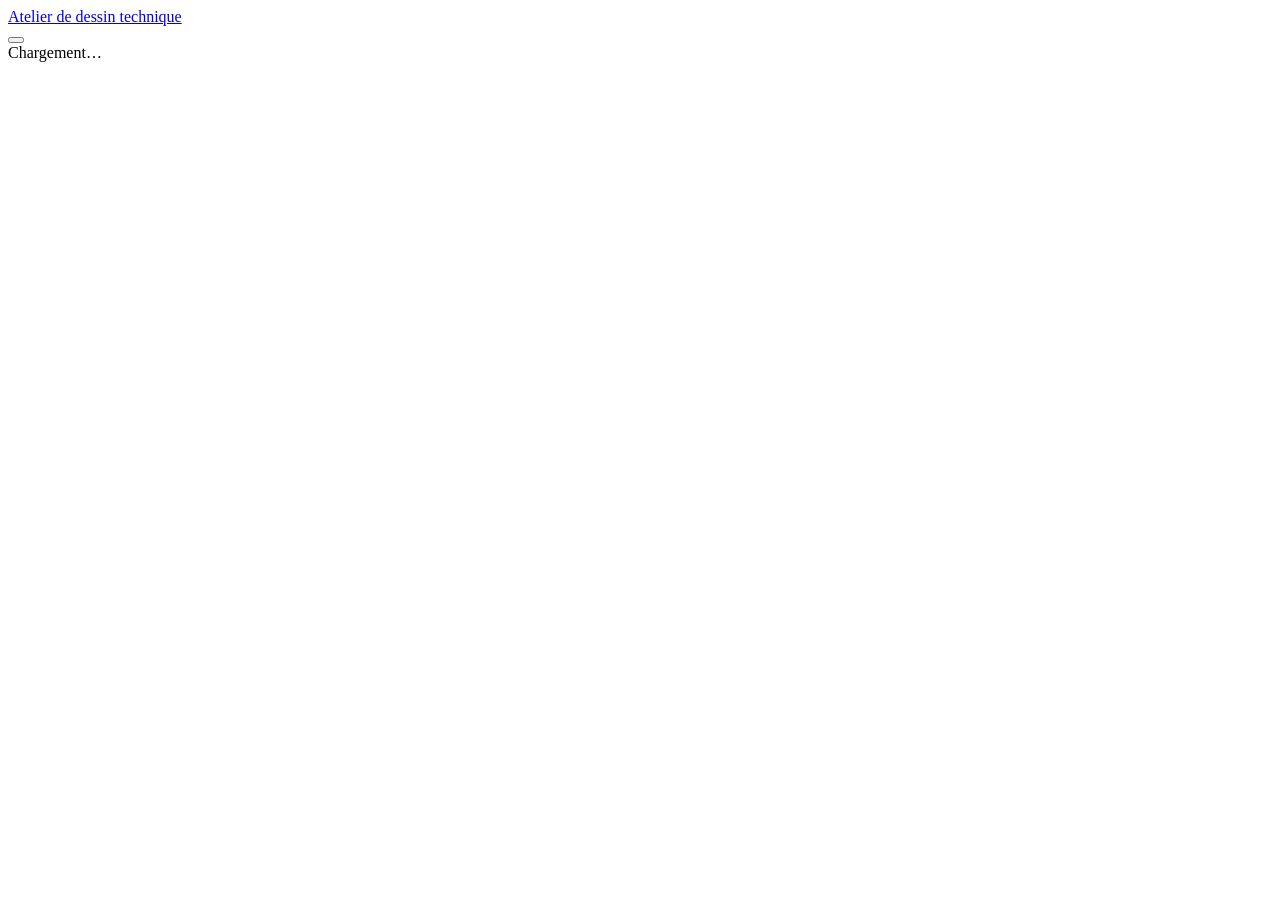
==== outils/atelier-dessin/index.html @ a0cc3c6e "Atelier de dessin technique : page de l’outil" ====
<!DOCTYPE html>
<html lang="fr-BE">
<head>
<meta charset="utf-8">
<meta name="viewport" content="width=device-width, initial-scale=1">
<title>Atelier de dessin technique – Plateforme technique</title>
<!--
  Atelier de dessin technique : outil autonome (HTML + CSS + modules JavaScript, sans compilation).
  Dessiner les vues d'une pièce, les coupes, les sections, les perspectives et la cotation,
  avec correction automatique. Code : js/main.js (navigation), js/vues/ (pages), js/dao/ (dessin).
  Le travail de l'élève reste dans son navigateur (pas de compte, pas de serveur).
-->
<script>try { var t = localStorage.getItem('atelier-dessin.theme'); if (t === 'light' || t === 'dark') document.documentElement.dataset.theme = t; } catch (e) {}</script>
<link rel="stylesheet" href="css/styles.css">
<script type="module" src="js/main.js"></script>
</head>
<body>
<header class="topbar">
  <a class="brand" href="#/dessin" aria-label="Atelier de dessin"><span class="txt">Atelier de dessin technique</span></a>
  <span style="flex:1"></span>
  <div class="top-actions"><button class="btn" id="btn-theme" type="button" aria-label="Changer de thème"></button></div>
</header>
<main id="vue" tabindex="-1"><div class="loading">Chargement…</div></main>
<div id="toasts" aria-live="polite"></div>
</body>
</html>
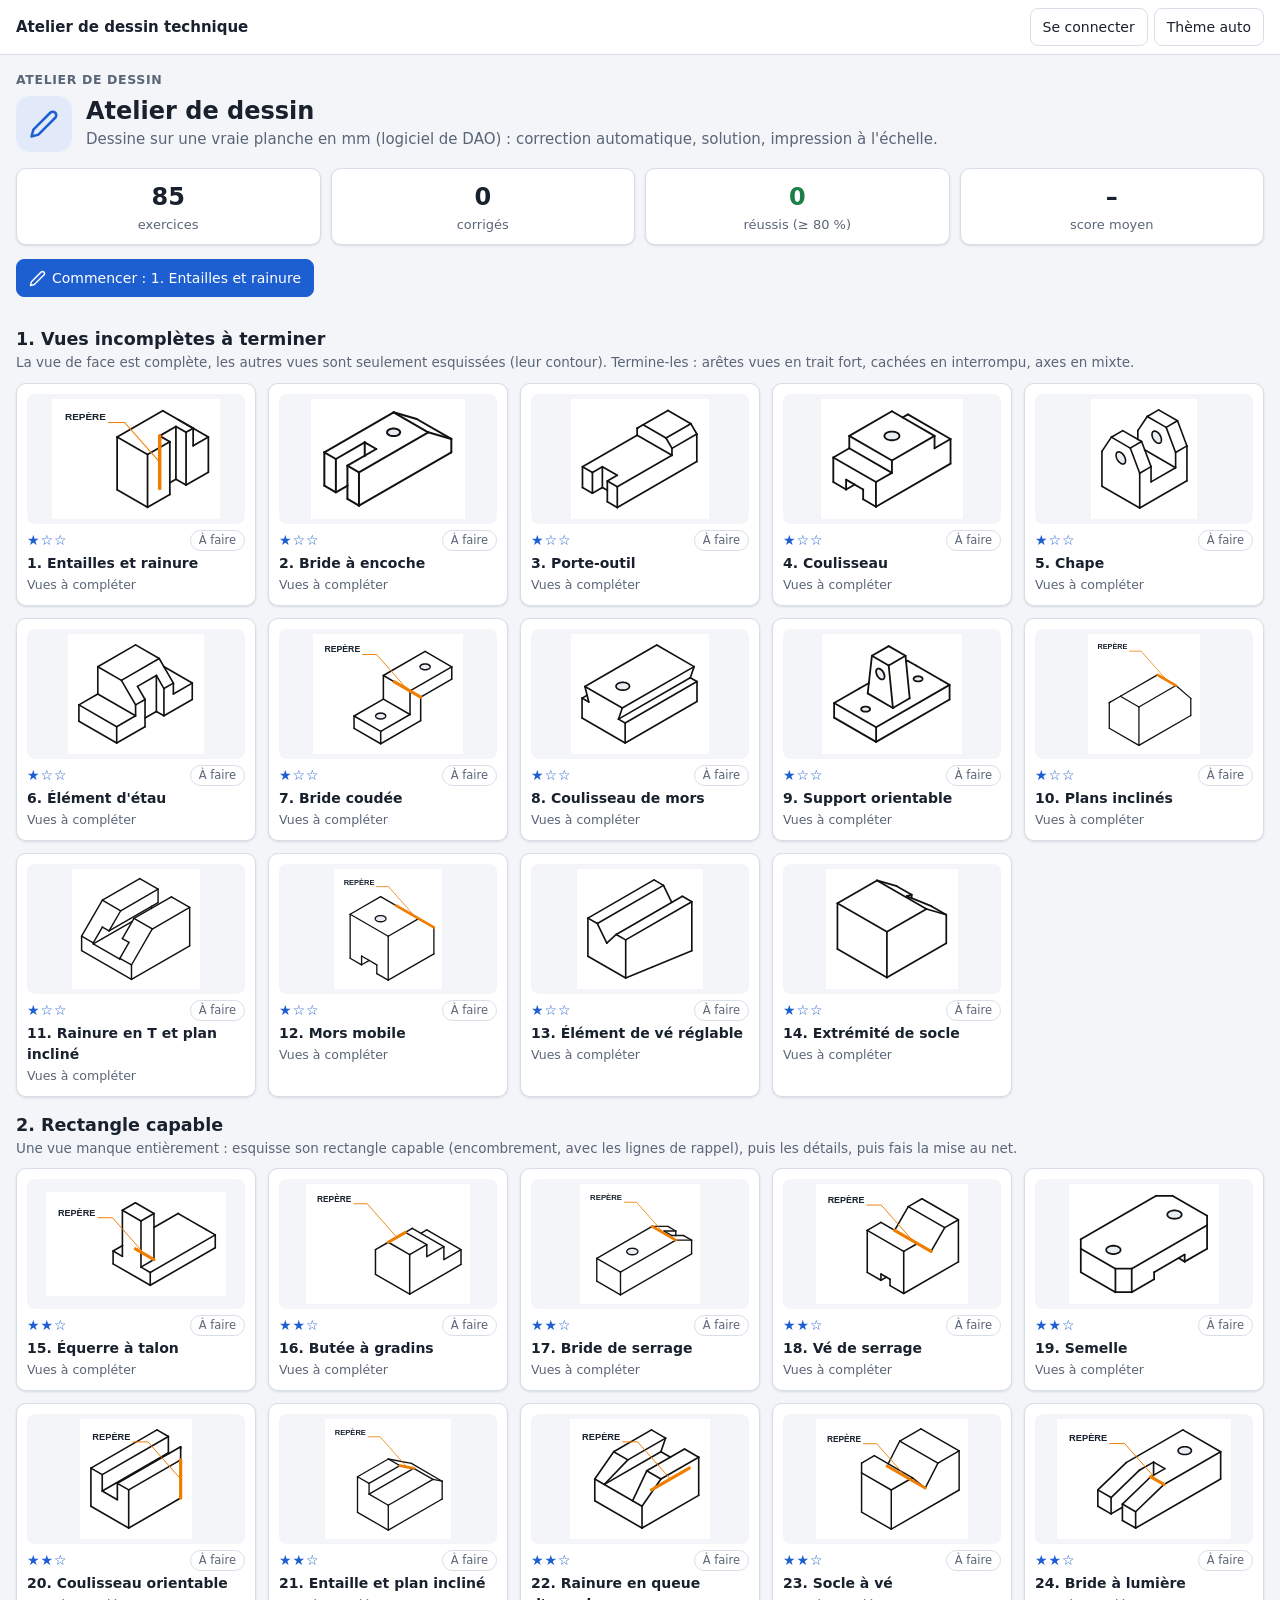
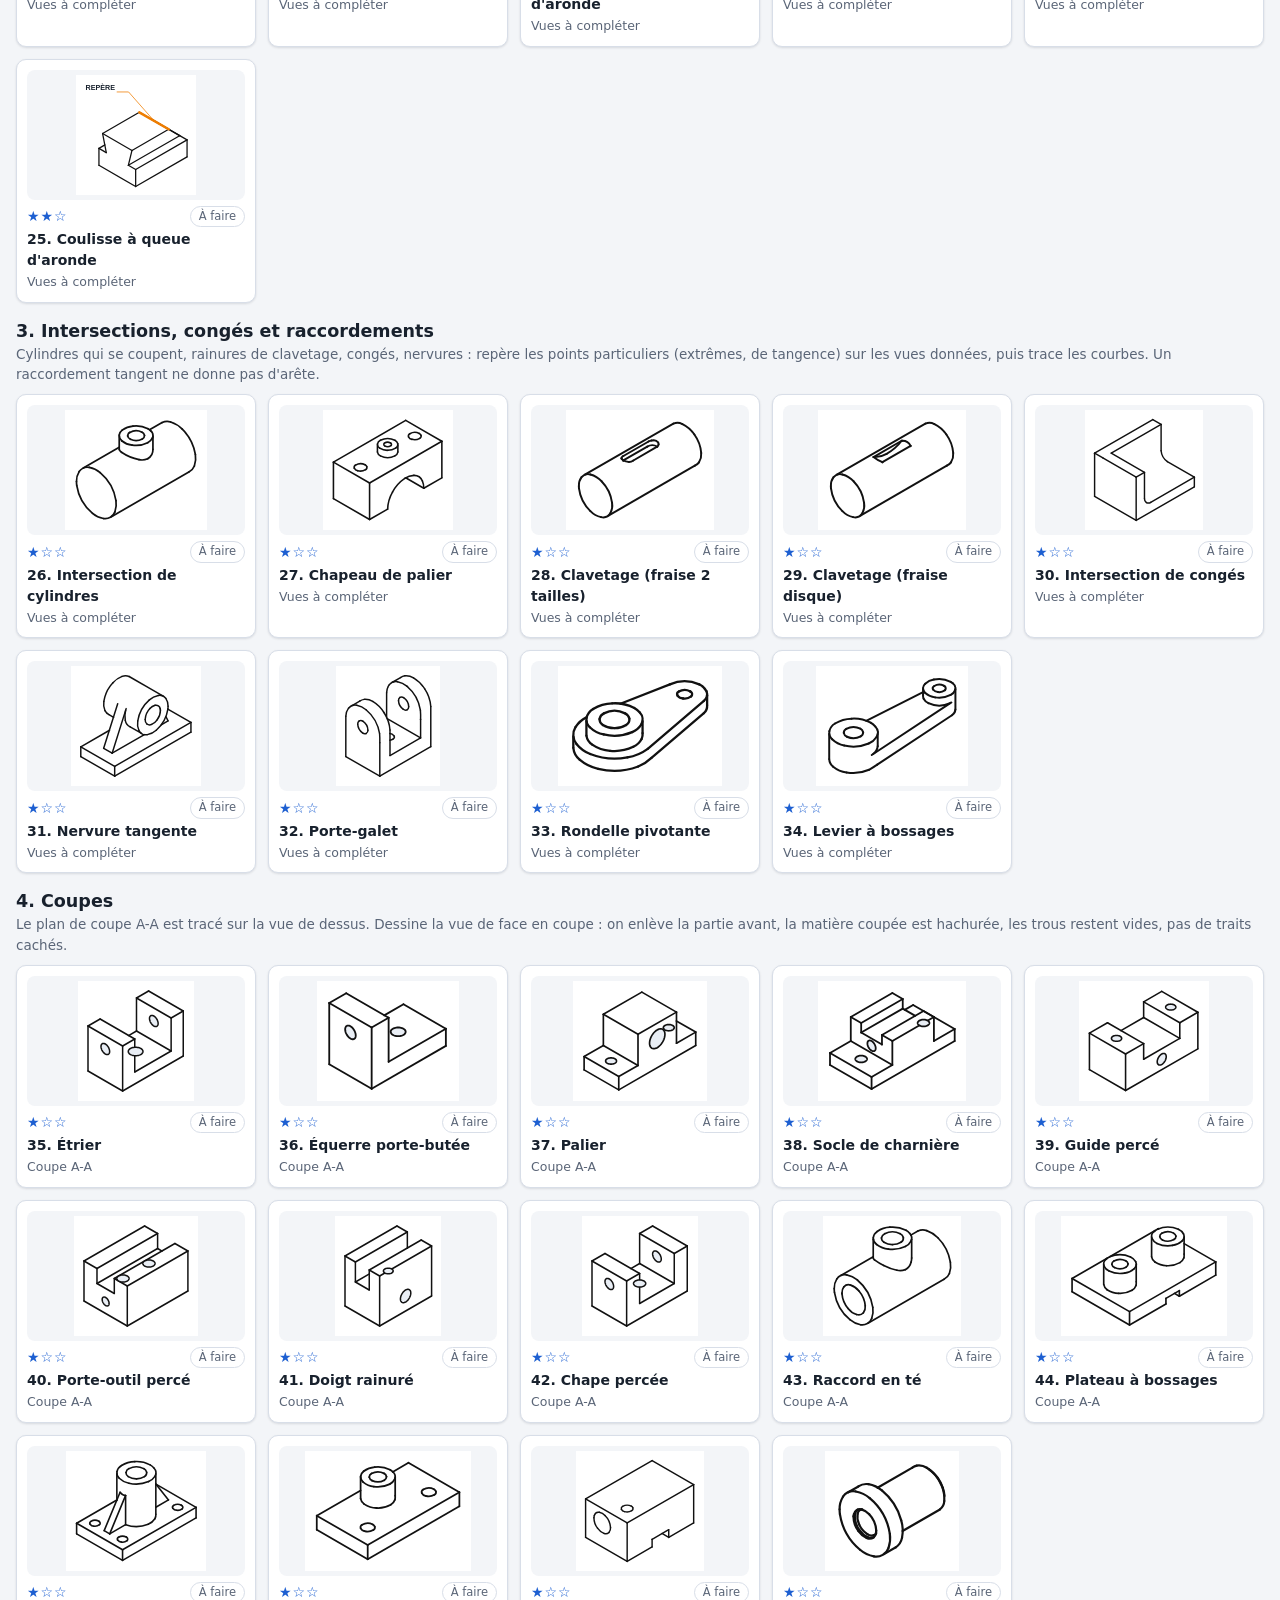
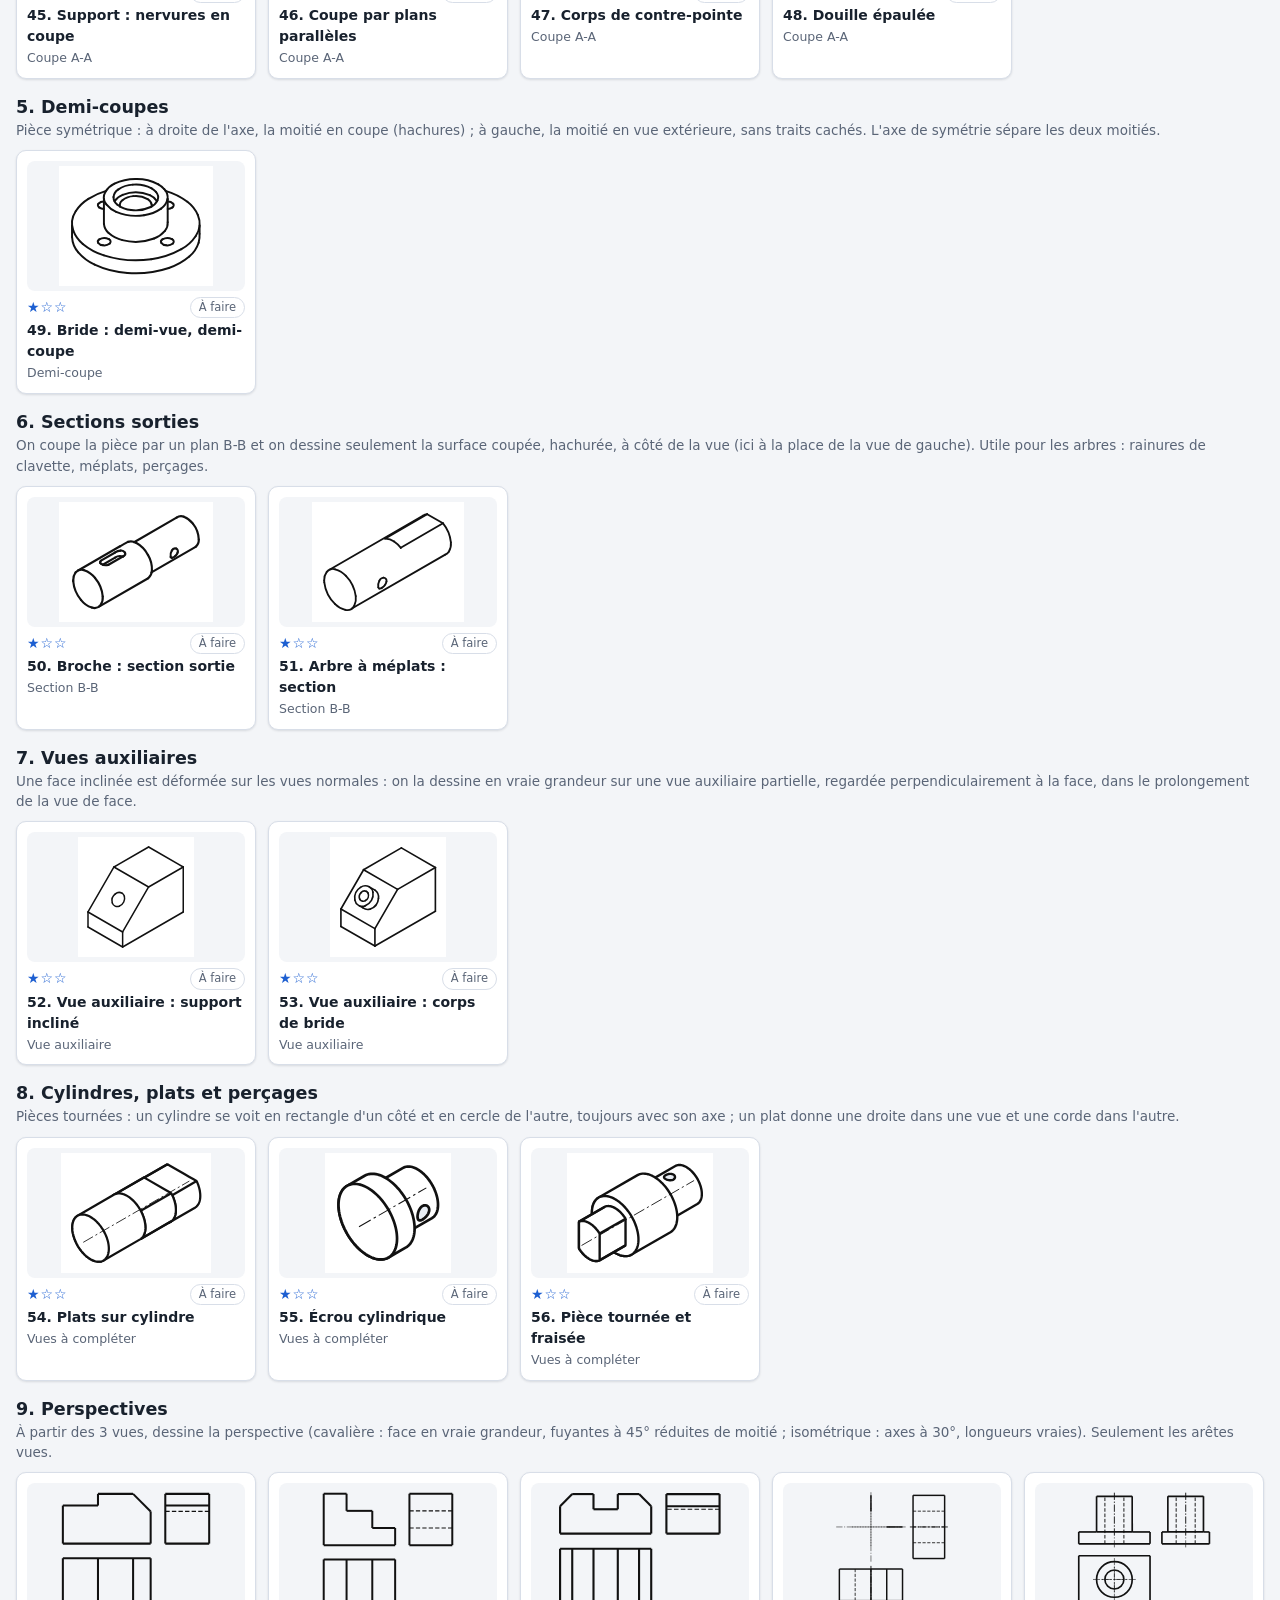
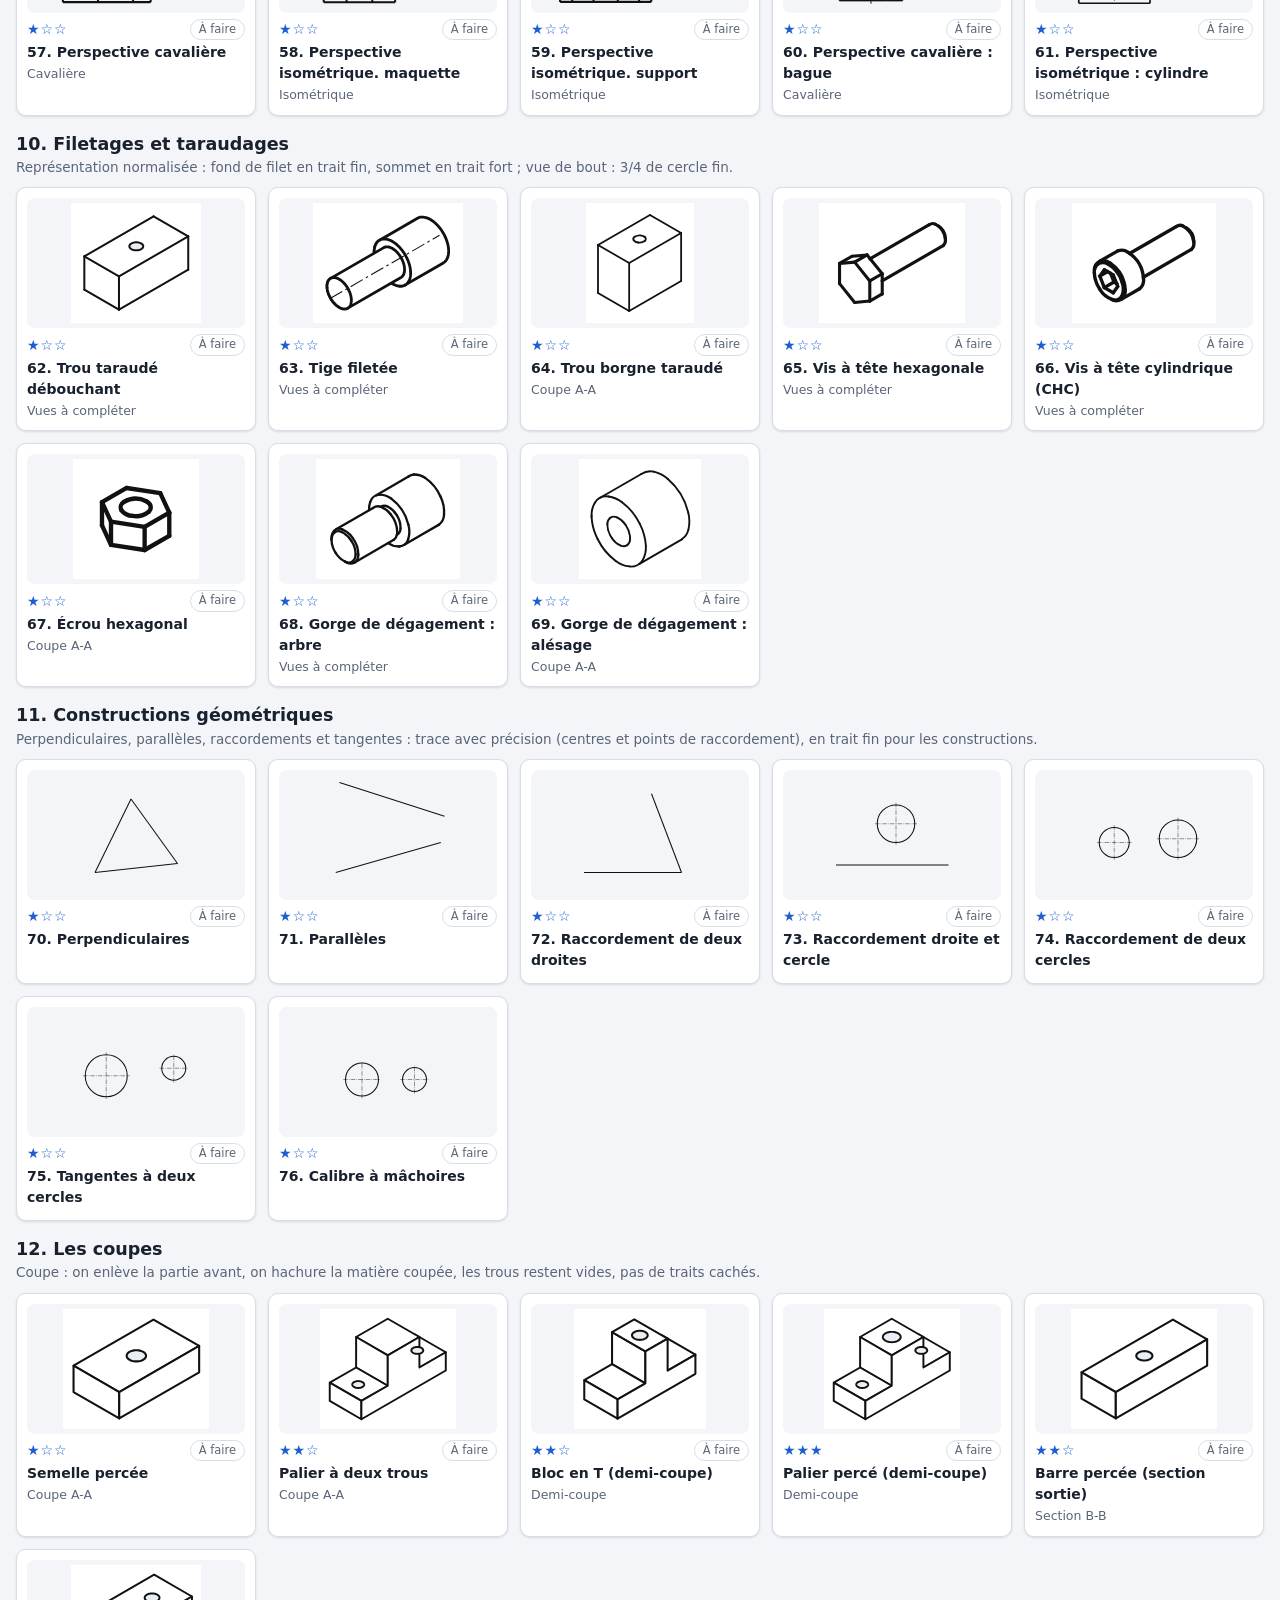
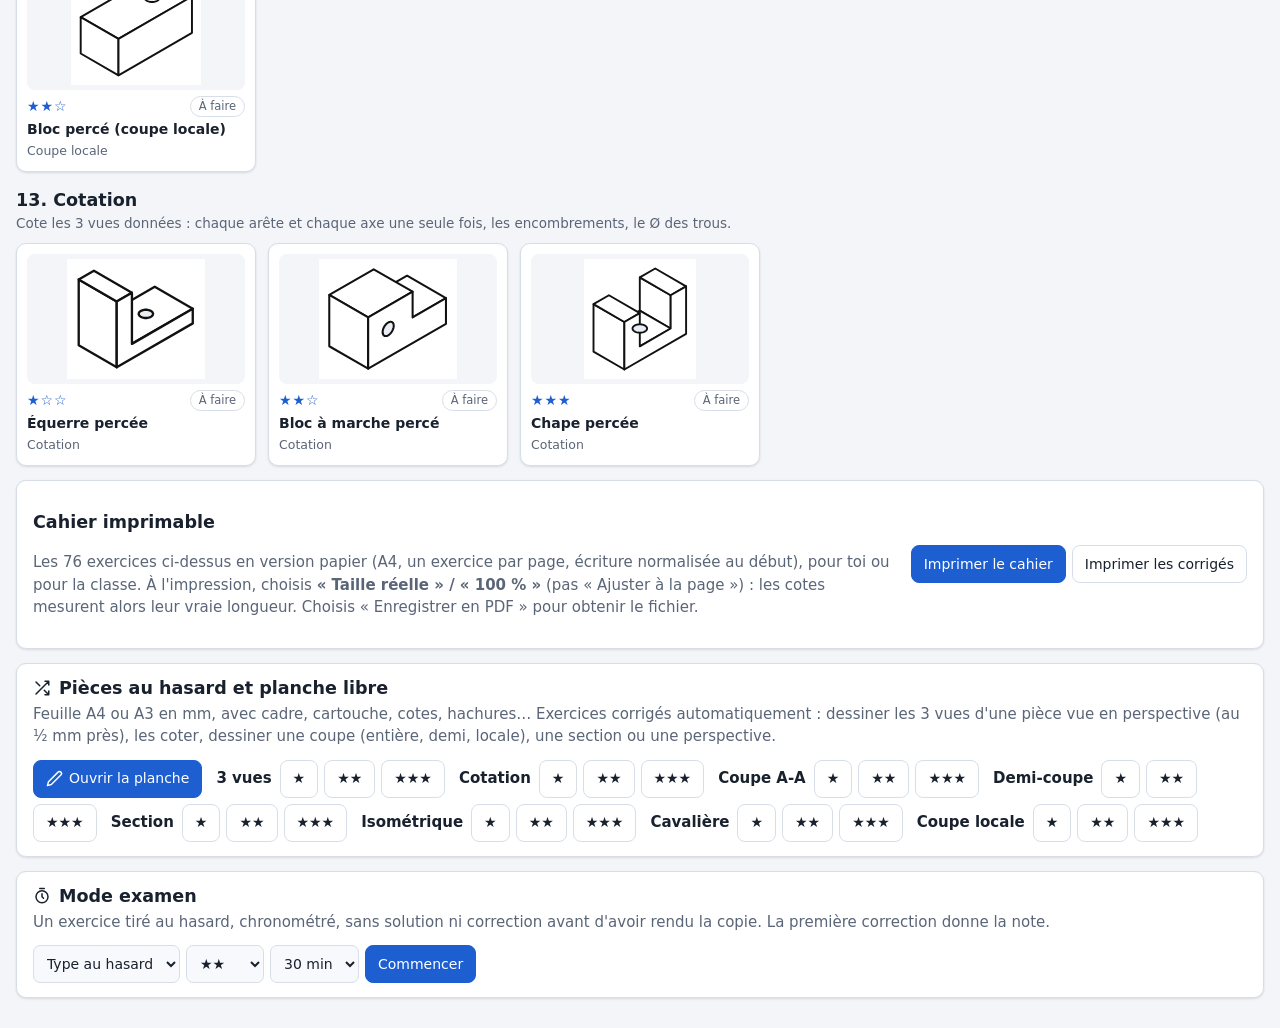
==== commit 673ee05a: "Atelier de dessin : connexion avec l'adresse de l'école, planches enregistrées en ligne, colonne « D" ====
--- a/outils/atelier-dessin/index.html
+++ b/outils/atelier-dessin/index.html
@@ -8,10 +8,15 @@
   Atelier de dessin technique : outil autonome (HTML + CSS + modules JavaScript, sans compilation).
   Dessiner les vues d'une pièce, les coupes, les sections, les perspectives et la cotation,
   avec correction automatique. Code : js/main.js (navigation), js/vues/ (pages), js/dao/ (dessin).
-  Le travail de l'élève reste dans son navigateur (pas de compte, pas de serveur).
+  Le travail de l'élève reste dans son navigateur ; connecté avec son adresse de l'école,
+  il est aussi enregistré sur le serveur de la plateforme (js/plateforme.js).
 -->
 <script>try { var t = localStorage.getItem('atelier-dessin.theme'); if (t === 'light' || t === 'dark') document.documentElement.dataset.theme = t; } catch (e) {}</script>
 <link rel="stylesheet" href="css/styles.css">
+<!-- connexion et serveur de la plateforme (même adresse) -->
+<script src="../../js/config.js?v=2"></script>
+<script src="../../js/api-core.js?v=7"></script>
+<script src="../../js/api.js?v=2"></script>
 <script type="module" src="js/main.js"></script>
 </head>
 <body>
--- a/outils/atelier-dessin/css/styles.css
+++ b/outils/atelier-dessin/css/styles.css
@@ -0,0 +1,1220 @@
+/* =====================================================================
+   RÉVISIONS — feuille de style
+   ---------------------------------------------------------------------
+   Reprend les variables et composants de la « Boîte à outils technique »
+   (mêmes couleurs, tuiles, boutons) pour que les deux applis se ressemblent.
+   Sommaire :
+     1. Thème (variables clair / sombre)
+     2. Base
+     3. Barre supérieure
+     4. Mise en page, panneaux, boutons
+     5. Couleur de matière (.mc)
+     6. Accueil et tuiles
+     7. Page matière (liste des chapitres)
+     8. Page chapitre (en-tête + onglets)
+     9. Synthèse (sommaire, blocs, formules, tableaux)
+    10. Flashcards
+    11. Paramètres
+    12. Notifications, états vides
+    13. Responsive
+    14. Impression
+   ===================================================================== */
+
+/* ===================== 1. THÈME ===================== */
+:root{
+  --bg:#f3f5f8; --panel:#ffffff; --panel2:#f7f9fc; --text:#18212d; --muted:#5a6577;
+  --border:#d8dee8; --accent:#1d5fd1; --accent-weak:#e6eeff; --on-accent:#fff;
+  --ok:#1b7f47; --ok-weak:#e2f4e9; --warn:#a15c00; --warn-weak:#fff2dc;
+  --bad:#c42b2b; --bad-weak:#fde8e8; --code:#eef2f7;
+  --def:#1d5fd1; --def-weak:#e6eeff;
+  --shadow:0 1px 2px rgba(16,24,40,.05),0 1px 3px rgba(16,24,40,.07);
+  --radius:10px;
+  color-scheme:light;
+}
+@media (prefers-color-scheme: dark){
+  :root:not([data-theme="light"]){
+    --bg:#0e131a; --panel:#161d27; --panel2:#1b2430; --text:#e5eaf1; --muted:#97a3b6;
+    --border:#2a3545; --accent:#6aa3ff; --accent-weak:#1a2944; --on-accent:#0b1320;
+    --ok:#4cc38a; --ok-weak:#15302a; --warn:#f0b357; --warn-weak:#38290f;
+    --bad:#ff7a7a; --bad-weak:#3b1b1f; --code:#1f2935; --shadow:none;
+    --def:#6aa3ff; --def-weak:#1a2944;
+    color-scheme:dark;
+  }
+}
+:root[data-theme="dark"]{
+  --bg:#0e131a; --panel:#161d27; --panel2:#1b2430; --text:#e5eaf1; --muted:#97a3b6;
+  --border:#2a3545; --accent:#6aa3ff; --accent-weak:#1a2944; --on-accent:#0b1320;
+  --ok:#4cc38a; --ok-weak:#15302a; --warn:#f0b357; --warn-weak:#38290f;
+  --bad:#ff7a7a; --bad-weak:#3b1b1f; --code:#1f2935; --shadow:none;
+  --def:#6aa3ff; --def-weak:#1a2944;
+  color-scheme:dark;
+}
+
+/* ===================== 2. BASE ===================== */
+*{box-sizing:border-box}
+html,body{margin:0}
+body{background:var(--bg);color:var(--text);font:15px/1.5 system-ui,-apple-system,"Segoe UI",Roboto,Ubuntu,sans-serif;min-height:100vh;display:flex;flex-direction:column}
+a{color:var(--accent)}
+h1,h2,h3,h4{line-height:1.2}
+.muted{color:var(--muted)}
+[hidden]{display:none!important}
+svg{flex:none}
+.ic{width:18px;height:18px}
+.katex{font-size:1.08em}
+.katex-display{margin:.4em 0;overflow-x:auto;overflow-y:hidden;padding:2px 0}
+code{background:var(--code);border-radius:4px;padding:1px 5px;font-size:.92em}
+
+/* ===================== 3. BARRE SUPÉRIEURE ===================== */
+.topbar{position:sticky;top:0;z-index:30;display:flex;align-items:center;gap:12px;padding:8px 16px;background:var(--panel);border-bottom:1px solid var(--border);flex-wrap:wrap}
+.brand{display:flex;align-items:center;gap:9px;font-weight:700;white-space:nowrap;color:var(--text);text-decoration:none}
+.brand .logo{width:30px;height:30px;border-radius:8px;background:var(--accent);color:var(--on-accent);display:grid;place-items:center}
+.brand .logo svg{width:18px;height:18px}
+.tabs{display:flex;gap:2px;flex:1;min-width:0;overflow-x:auto;scrollbar-width:none}
+.tabs::-webkit-scrollbar{display:none}
+.tab{display:flex;align-items:center;gap:7px;padding:8px 12px;border-radius:8px;color:var(--muted);text-decoration:none;white-space:nowrap;font-weight:500;min-height:40px}
+.tab:hover{background:var(--panel2);color:var(--text)}
+.tab.active{background:var(--accent-weak);color:var(--accent)}
+.tab svg{width:18px;height:18px}
+.tab.future{opacity:.7}
+.tab.mc svg{color:var(--mt)}
+.tab.mc.active{background:var(--mw);color:var(--mt)}
+.badge{display:inline-flex;align-items:center;gap:4px;font-size:11.5px;padding:1px 8px;border-radius:99px;border:1px solid var(--border);color:var(--muted);font-weight:500;white-space:nowrap}
+.badge.ok{background:var(--ok-weak);color:var(--ok);border-color:transparent}
+.badge.warn{background:var(--warn-weak);color:var(--warn);border-color:transparent}
+.badge.info{background:var(--accent-weak);color:var(--accent);border-color:transparent}
+.top-actions{display:flex;gap:6px;align-items:center;flex-wrap:wrap}
+
+/* ===================== 4. MISE EN PAGE, PANNEAUX, BOUTONS ===================== */
+main{flex:1;width:100%;max-width:1280px;margin:0 auto;padding:16px}
+#vue:focus,#vue:focus-visible{outline:none}
+.panel{background:var(--panel);border:1px solid var(--border);border-radius:var(--radius);padding:14px 16px;box-shadow:var(--shadow);min-width:0}
+.panel>h3{margin:0 0 10px;font-size:12.5px;text-transform:uppercase;letter-spacing:.06em;color:var(--muted);font-weight:650}
+footer{padding:14px 16px;text-align:center;font-size:12.5px;color:var(--muted)}
+.btn{display:inline-flex;align-items:center;justify-content:center;gap:6px;padding:7px 12px;min-height:38px;border:1px solid var(--border);background:var(--panel);color:var(--text);border-radius:8px;font:inherit;font-size:14px;cursor:pointer;text-decoration:none;white-space:nowrap}
+.btn:hover{border-color:var(--accent);color:var(--accent)}
+.btn:disabled{opacity:.5;cursor:not-allowed}
+.btn:disabled:hover{border-color:var(--border);color:var(--text)}
+.btn.primary{background:var(--accent);border-color:var(--accent);color:var(--on-accent)}
+.btn.primary:hover{filter:brightness(1.08);color:var(--on-accent)}
+.btn.ok{background:var(--ok-weak);border-color:transparent;color:var(--ok);font-weight:600}
+.btn.ok:hover{border-color:var(--ok)}
+.btn.bad{background:var(--bad-weak);border-color:transparent;color:var(--bad);font-weight:600}
+.btn.bad:hover{border-color:var(--bad)}
+.btn.icon{padding:7px 9px}
+.btn svg{width:17px;height:17px}
+.btn:focus-visible,.tab:focus-visible,a:focus-visible,input:focus-visible,select:focus-visible,[tabindex]:focus-visible{outline:2px solid var(--accent);outline-offset:2px}
+.field{padding:7px 9px;min-height:38px;border:1px solid var(--border);border-radius:7px;background:var(--panel2);color:var(--text);font:inherit;font-size:14px}
+.crumb{display:flex;align-items:center;gap:6px;flex-wrap:wrap;font-size:12.5px;color:var(--muted);font-weight:600;text-transform:uppercase;letter-spacing:.05em;margin-bottom:6px}
+.crumb a{color:inherit;text-decoration:none} .crumb a:hover{color:var(--text);text-decoration:underline}
+.crumb-sep{opacity:.6}
+.sub-title{margin:22px 0 10px;font-size:13px;text-transform:uppercase;letter-spacing:.06em;color:var(--muted)}
+
+/* ===================== 5. COULEUR DE MATIÈRE ===================== */
+/* Tout élément portant style="--mc:#xxxxxx" et la classe .mc
+   reçoit une teinte claire (--mw) et une couleur de texte lisible (--mt). */
+.mc{--mw:color-mix(in srgb,var(--mc) 13%,var(--panel));--mt:var(--mc)}
+@media (prefers-color-scheme: dark){
+  :root:not([data-theme="light"]) .mc{--mw:color-mix(in srgb,var(--mc) 24%,var(--panel));--mt:color-mix(in srgb,var(--mc) 55%,#fff)}
+}
+:root[data-theme="dark"] .mc{--mw:color-mix(in srgb,var(--mc) 24%,var(--panel));--mt:color-mix(in srgb,var(--mc) 55%,#fff)}
+.m-ic{flex:none;width:44px;height:44px;border-radius:11px;display:grid;place-items:center;background:var(--mw);color:var(--mt)}
+.m-ic svg{width:24px;height:24px}
+
+/* ===================== 6. ACCUEIL ET TUILES ===================== */
+.hero{padding:18px 4px 6px}
+.hero h1{margin:0 0 6px;font-size:28px}
+.hero p{margin:0;max-width:760px}
+.tiles{display:grid;grid-template-columns:repeat(auto-fill,minmax(250px,1fr));gap:14px}
+.tile{display:flex;align-items:flex-start;gap:12px;text-decoration:none;color:var(--text);position:relative;transition:border-color .15s,transform .15s}
+.tile:hover{border-color:var(--mt,var(--accent));transform:translateY(-1px)}
+.tile h3{margin:2px 0 4px;font-size:16px}
+.tile p{margin:0;font-size:13.5px;color:var(--muted)}
+.tile-body{flex:1;min-width:0}
+.tiles.big{grid-template-columns:repeat(auto-fill,minmax(260px,1fr));margin:18px 0}
+.tiles.big .tile{flex-direction:column;padding:20px;border-top:4px solid var(--mc,var(--accent))}
+.tiles.big .m-ic{width:64px;height:64px;border-radius:16px}
+.tiles.big .m-ic svg{width:36px;height:36px}
+.tiles.big .tile h3{font-size:20px}
+.tile-stats{display:flex;gap:6px;flex-wrap:wrap;margin-top:10px}
+.two-cols{display:grid;grid-template-columns:1fr 1fr;gap:14px}
+.two-cols ul{margin:0;padding-left:20px}
+.two-cols li{margin:4px 0}
+
+/* ===================== 7. PAGE MATIÈRE ===================== */
+.page-head{display:flex;align-items:center;gap:14px;margin:6px 0 16px;flex-wrap:wrap}
+.page-head h1,.page-head h2{margin:0;font-size:24px}
+.page-head p{margin:2px 0 0}
+.page-head .m-ic{width:56px;height:56px;border-radius:14px}
+.page-head .m-ic svg{width:30px;height:30px}
+.chap-list{display:flex;flex-direction:column;gap:10px}
+.chap{display:flex;align-items:center;gap:14px;text-decoration:none;color:var(--text);transition:border-color .15s}
+.chap:hover{border-color:var(--mt)}
+.chap-num{flex:none;width:40px;height:40px;border-radius:10px;display:grid;place-items:center;background:var(--mw);color:var(--mt);font-weight:700}
+.chap-body{flex:1;min-width:0}
+.chap-body h3{margin:0 0 4px;font-size:16px}
+.chap-meta{display:flex;gap:6px;flex-wrap:wrap}
+.chap .chev{color:var(--muted)}
+
+/* ===================== 8. PAGE CHAPITRE ===================== */
+.seg{display:flex;gap:6px;flex-wrap:wrap;margin:0 0 16px;border-bottom:1px solid var(--border);padding-bottom:10px}
+.seg a{display:inline-flex;align-items:center;gap:7px;padding:8px 14px;border-radius:9px;color:var(--muted);text-decoration:none;font-weight:600;min-height:40px;border:1px solid transparent}
+.seg a:hover{background:var(--panel2);color:var(--text)}
+.seg a.active{background:var(--mw);color:var(--mt);border-color:color-mix(in srgb,var(--mt) 35%,transparent)}
+.seg a svg{width:18px;height:18px}
+.seg .count{font-size:12px;font-weight:600;background:var(--panel);border:1px solid var(--border);border-radius:99px;padding:0 7px;color:var(--muted)}
+.notice{display:flex;gap:10px;align-items:flex-start;padding:10px 14px;border-radius:9px;background:var(--warn-weak);color:var(--warn);font-size:14px;margin-bottom:14px}
+.notice svg{width:18px;height:18px;margin-top:2px}
+.notice.info{background:var(--accent-weak);color:var(--accent)}
+.chap-nav{display:flex;justify-content:space-between;gap:10px;margin-top:20px;flex-wrap:wrap}
+
+/* ===================== 9. SYNTHÈSE ===================== */
+.syn-layout{display:grid;grid-template-columns:240px minmax(0,1fr);gap:18px;align-items:start}
+.syn-toc{position:sticky;top:76px;max-height:calc(100vh - 96px);overflow:auto;padding:12px}
+.syn-toc ol{list-style:none;margin:0;padding:0;counter-reset:toc}
+.syn-toc li{counter-increment:toc}
+.syn-toc a{display:flex;gap:8px;padding:6px 8px;border-radius:7px;color:var(--text);text-decoration:none;font-size:14px}
+.syn-toc a::before{content:counter(toc);color:var(--mt);font-weight:700;min-width:14px}
+.syn-toc a:hover{background:var(--panel2)}
+.syn-toc a.active{background:var(--mw);color:var(--mt);font-weight:600}
+.syn-intro{font-size:15.5px;margin:0 0 4px}
+.syn-source{font-size:13px;margin:6px 0 0;display:flex;gap:6px;flex-wrap:wrap;align-items:center}
+.syn-source .badge{white-space:normal;max-width:100%}
+.syn-section{scroll-margin-top:80px;margin-bottom:16px}
+.syn-section>h2{display:flex;align-items:center;gap:10px;margin:0 0 12px;font-size:19px}
+.syn-section>h2 .num{width:30px;height:30px;border-radius:8px;display:grid;place-items:center;background:var(--mw);color:var(--mt);font-size:15px;flex:none}
+.bloc{position:relative;margin:10px 0;padding:10px 14px;border-radius:9px}
+.bloc p{margin:0 0 6px} .bloc p:last-child{margin-bottom:0}
+.bloc ul,.bloc ol{margin:4px 0;padding-left:22px}
+.bloc li{margin:3px 0}
+.bloc-head{display:flex;align-items:center;gap:7px;flex-wrap:wrap;font-size:12.5px;font-weight:700;text-transform:uppercase;letter-spacing:.05em;margin-bottom:5px}
+.bloc-head .pg{position:static;margin-left:auto;text-transform:none;letter-spacing:0}
+.bloc-head svg{width:16px;height:16px}
+.bloc-head .t{text-transform:none;letter-spacing:0;font-size:14.5px;color:var(--text)}
+.bloc.texte{padding:4px 2px}
+.bloc.definition{background:var(--def-weak);border-left:4px solid var(--def)} .bloc.definition .bloc-head{color:var(--def)}
+.bloc.point-cle{background:var(--ok-weak);border-left:4px solid var(--ok)} .bloc.point-cle .bloc-head{color:var(--ok)}
+.bloc.piege{background:var(--bad-weak);border-left:4px solid var(--bad)} .bloc.piege .bloc-head{color:var(--bad)}
+.bloc.exemple{background:var(--panel2);border:1px dashed var(--border)} .bloc.exemple .bloc-head{color:var(--muted)}
+.bloc.formule{background:var(--mw);border:1px solid color-mix(in srgb,var(--mt) 30%,transparent);text-align:center;padding:14px}
+.bloc.formule .bloc-head{justify-content:center;color:var(--mt);padding-right:0}
+.formule-math{font-size:1.25em;overflow-x:auto}
+.formule-legende{font-size:14px;color:var(--muted);margin-top:4px}
+.vars{display:inline-grid;grid-template-columns:auto auto auto;gap:2px 14px;margin-top:10px;text-align:left;font-size:14px;padding-top:8px;border-top:1px dashed color-mix(in srgb,var(--mt) 30%,transparent)}
+.vars .u{color:var(--muted)}
+.bloc.liste .bloc-head,.bloc.tableau .bloc-head{color:var(--muted)}
+.bloc.tableau{padding:6px 2px}
+.tbl-wrap{overflow-x:auto;border:1px solid var(--border);border-radius:8px}
+table.tbl{border-collapse:collapse;width:100%;font-size:14.5px}
+.tbl th,.tbl td{padding:8px 12px;border-bottom:1px solid var(--border);text-align:left;vertical-align:middle}
+.tbl th{background:var(--panel2);font-size:12.5px;text-transform:uppercase;letter-spacing:.04em;color:var(--muted)}
+.tbl tr:last-child td{border-bottom:0}
+.pg{position:absolute;top:8px;right:10px;display:inline-flex;align-items:center;gap:4px;cursor:pointer;font-size:11.5px;font-weight:600;color:var(--muted);background:var(--panel);border:1px solid var(--border);border-radius:99px;padding:0 7px;line-height:18px}
+.pg svg{width:12px;height:12px}
+.bloc.texte .pg,.bloc.liste .pg,.bloc.tableau .pg{position:static;margin-left:6px;vertical-align:middle}
+.pg.cplt{background:var(--warn-weak);color:var(--warn);border-color:transparent}
+.bloc.cplt{outline:1px dashed color-mix(in srgb,var(--warn) 50%,transparent);outline-offset:-1px}
+
+/* Figures (schémas SVG redessinés) : couleurs liées au thème */
+.fig{margin:6px 0 0;text-align:center}
+.fig svg{max-width:100%;height:auto;color:var(--text);font:13px system-ui,-apple-system,"Segoe UI",Roboto,sans-serif;overflow:visible}
+.fig figcaption{font-size:13.5px;color:var(--muted);margin-top:6px;text-align:center}
+.fig svg text{fill:currentColor}
+.fig svg .petit{font-size:11px}
+.fig svg .grand{font-size:16px}
+.fig svg .gras{font-weight:700}
+.fig svg .exemple{font-size:12.5px;fill:var(--muted)}
+.fig svg .ax{stroke:var(--muted);stroke-width:1.2;fill:none}
+.fig svg .f-ax{fill:var(--muted)}
+.fig svg .cer{stroke:currentColor;stroke-width:1.5;fill:none}
+.fig svg .trait{stroke:currentColor;stroke-width:1.5;fill:none}
+.fig svg .epais{stroke-width:4;fill:none;stroke-linecap:round}
+.fig svg .fin{stroke-width:1.1;stroke-dasharray:5 4;opacity:.85}
+.fig svg .pt{fill:currentColor}
+.fc-source{margin-top:12px}
+.fc-card .fc-source .pg{position:static}
+.pg{white-space:normal;text-align:left;max-width:100%}
+.pg:focus-visible{outline:2px solid var(--accent);outline-offset:1px}
+.fig svg .tf{stroke:currentColor;stroke-width:2.4;fill:none;stroke-linejoin:round}
+.fig svg .tn{stroke:currentColor;stroke-width:1;fill:none}
+.fig svg .ti{stroke:currentColor;stroke-width:1.2;fill:none;stroke-dasharray:7 4}
+.fig svg .tm{stroke:currentColor;stroke-width:1;fill:none;stroke-dasharray:18 4 2 4}
+.fig svg .tm2{stroke:currentColor;stroke-width:1;fill:none;stroke-dasharray:18 4 2 4 2 4}
+.fig svg .tmf{stroke:currentColor;stroke-width:2.4;fill:none;stroke-dasharray:18 4 3 4}
+.fig svg .solide{stroke-dasharray:none}
+.fig svg .fond{fill:var(--panel);stroke:none}
+.fig svg .matiere{fill:color-mix(in srgb,#f2c94c 55%,var(--panel))}
+.fig svg .matiere2{fill:color-mix(in srgb,#f2c94c 35%,var(--panel))}
+.fig svg .matiere3{fill:color-mix(in srgb,#f2c94c 20%,var(--panel))}
+.fig svg .trou{fill:var(--panel)}
+.fig svg .muet{fill:var(--muted)}
+.fig svg line.muet,.fig svg path.muet{stroke:var(--muted);fill:none}
+.fig svg .cmp{fill:var(--panel);stroke:currentColor;stroke-width:1.6}
+.fig svg .s-def{stroke:var(--def)} .fig svg .f-def{fill:var(--def)}
+.fig svg .s-ok{stroke:var(--ok)} .fig svg .f-ok{fill:var(--ok)}
+.fig svg .s-bad{stroke:var(--bad)} .fig svg .f-bad{fill:var(--bad)}
+.fig svg .s-mt{stroke:var(--mt,var(--accent))} .fig svg .f-mt{fill:var(--mt,var(--accent))}
+.fig svg .s-warn{stroke:var(--warn)} .fig svg .f-warn{fill:var(--warn)}
+.bloc.figure{border:1px solid var(--border);background:var(--panel)}
+
+/* ===================== 10. FLASHCARDS ===================== */
+.fc-wrap{max-width:760px;margin:0 auto}
+.fc-bar{display:flex;align-items:center;gap:8px;flex-wrap:wrap;margin-bottom:10px}
+.fc-bar .grow{flex:1}
+.fc-progress{height:6px;border-radius:99px;background:var(--panel2);border:1px solid var(--border);overflow:hidden;margin-bottom:14px}
+.fc-progress>div{height:100%;background:var(--mt);transition:width .25s}
+.fc-stage{perspective:900px}
+.fc-card{min-height:280px;display:flex;flex-direction:column;justify-content:center;align-items:center;text-align:center;padding:34px 28px 26px;cursor:pointer;user-select:none;position:relative;border-width:2px;transition:transform .16s ease-in,border-color .15s}
+.fc-card:hover{border-color:color-mix(in srgb,var(--mt) 50%,var(--border))}
+.fc-card.flip-out{transform:rotateY(90deg)}
+.fc-card.verso{background:var(--mw);border-color:color-mix(in srgb,var(--mt) 40%,transparent)}
+.fc-side{position:absolute;top:10px;left:14px;font-size:12px;font-weight:700;text-transform:uppercase;letter-spacing:.06em;color:var(--mt)}
+.fc-card .pg{top:10px;right:12px}
+.fc-text{font-size:20px;line-height:1.5;max-width:100%}
+.fc-text p{margin:0 0 6px}
+.fc-hint{position:absolute;bottom:10px;left:0;right:0;font-size:12.5px;color:var(--muted)}
+.fc-tags{display:flex;gap:5px;justify-content:center;flex-wrap:wrap;margin-top:14px}
+.fc-actions{display:flex;justify-content:center;gap:10px;margin-top:14px;flex-wrap:wrap}
+.fc-actions .btn{min-width:130px;min-height:46px;font-size:15px}
+.fc-keys{text-align:center;font-size:12.5px;color:var(--muted);margin-top:12px}
+kbd{font:12px ui-monospace,Consolas,monospace;border:1px solid var(--border);border-bottom-width:2px;border-radius:4px;padding:0 5px;background:var(--panel)}
+.fc-score{display:flex;gap:12px;justify-content:center;margin:14px 0}
+.fc-score .panel{min-width:140px;text-align:center}
+.fc-score .big{font-size:32px;font-weight:700}
+.fc-score .ok{color:var(--ok)} .fc-score .bad{color:var(--bad)}
+@media (prefers-reduced-motion: reduce){ .fc-card,.tile{transition:none} }
+
+/* ===================== 11. PARAMÈTRES ===================== */
+.set-grid{display:grid;grid-template-columns:repeat(auto-fill,minmax(340px,1fr));gap:14px}
+.choice{display:flex;gap:8px;flex-wrap:wrap}
+.choice label{display:inline-flex;align-items:center;gap:7px;padding:8px 14px;border:1px solid var(--border);border-radius:9px;cursor:pointer;min-height:40px}
+.choice input{accent-color:var(--accent)}
+.choice label:has(input:checked){border-color:var(--accent);background:var(--accent-weak);color:var(--accent);font-weight:600}
+.set-row{margin:8px 0}
+.set-row p{margin:4px 0}
+.pdf-liste{list-style:none;margin:0;padding:0;max-height:360px;overflow:auto}
+.pdf-ligne{display:flex;align-items:center;gap:10px;padding:7px 0;border-bottom:1px dashed var(--border);font-size:13.5px}
+.pdf-nom{flex:1;min-width:0;overflow-wrap:anywhere}
+
+/* ===================== 12. NOTIFICATIONS, ÉTATS VIDES ===================== */
+#toasts{position:fixed;bottom:16px;left:50%;transform:translateX(-50%);display:flex;flex-direction:column;gap:8px;z-index:100;pointer-events:none}
+.toast{background:var(--text);color:var(--bg);padding:9px 16px;border-radius:9px;font-size:14px;box-shadow:0 4px 16px rgba(0,0,0,.2);animation:toast-in .2s}
+@keyframes toast-in{from{opacity:0;transform:translateY(8px)}}
+.empty{text-align:center;padding:40px 20px}
+.empty .m-ic{margin:0 auto 12px;width:64px;height:64px;border-radius:16px}
+.empty .m-ic svg{width:34px;height:34px}
+.empty h3{margin:0 0 6px}
+.empty p{margin:0 auto;max-width:520px}
+.loading{padding:40px;text-align:center;color:var(--muted)}
+.error-box{background:var(--bad-weak);color:var(--bad);border-radius:9px;padding:14px 16px}
+.file-warning{max-width:640px;margin:40px auto;padding:20px 24px}
+
+/* ===================== VISIONNEUSE DE PDF ===================== */
+.visio-ouverte{overflow:hidden}
+.visio-fond{position:fixed;inset:0;z-index:90;background:rgba(10,14,20,.6);display:flex;align-items:stretch;justify-content:center;padding:12px}
+.visio{background:var(--panel);border:1px solid var(--border);border-radius:12px;width:100%;max-width:980px;display:flex;flex-direction:column;overflow:hidden;box-shadow:0 10px 40px rgba(0,0,0,.35)}
+.visio-tete{display:flex;align-items:center;gap:8px;padding:8px 10px;border-bottom:1px solid var(--border);flex-wrap:wrap}
+.visio-titre{display:flex;align-items:center;gap:7px;font-weight:600;flex:1;min-width:140px}
+.visio-titre svg{width:18px;height:18px;color:var(--mt,var(--accent))}
+.visio-outils{display:flex;align-items:center;gap:6px}
+.visio-num{font-size:14px;font-variant-numeric:tabular-nums;min-width:74px;text-align:center}
+.visio-corps{flex:1;overflow:auto;background:var(--panel2);padding:12px;display:flex;justify-content:center;align-items:flex-start}
+.visio-page{background:#fff;box-shadow:0 2px 10px rgba(0,0,0,.18);max-width:none}
+.visio-pied{padding:6px 12px;font-size:12.5px;border-top:1px solid var(--border)}
+.visio-lier{max-width:560px;margin:20px auto;background:var(--panel);border:1px solid var(--border);border-radius:10px;padding:18px 20px}
+.visio-lier h3{margin:0 0 10px}
+.visio-lier .btn{margin:6px 6px 6px 0}
+.pg[data-cle]:hover{border-color:var(--mt,var(--accent));color:var(--mt,var(--accent))}
+@media (max-width:640px){.visio-fond{padding:0}.visio{border-radius:0}}
+
+/* ===================== 13. RESPONSIVE ===================== */
+@media (max-width:900px){
+  .syn-layout{grid-template-columns:minmax(0,1fr)}
+  .syn-toc{position:static;max-height:none}
+  .two-cols{grid-template-columns:1fr}
+}
+@media (max-width:640px){
+  main{padding:12px}
+  .topbar{padding:8px 10px;gap:8px}
+  .brand span.txt{display:none}
+  .tab span.txt{display:none}
+  .hero h1{font-size:23px}
+  .fc-text{font-size:18px}
+  .fc-card{min-height:240px;padding:34px 16px 28px}
+  .set-grid{grid-template-columns:1fr}
+}
+
+/* ===================== 14. IMPRESSION (complété à l'étape 5) ===================== */
+@media print{
+  .topbar,.botnav,footer,.seg,.syn-toc,.chap-nav,#toasts,.no-print,.visio-fond{display:none!important}
+  body{background:#fff;color:#000}
+  main{max-width:none;padding:0}
+  .syn-layout{grid-template-columns:1fr}
+  .panel{box-shadow:none;border:0;padding:0}
+  .bloc{break-inside:avoid}
+}
+
+/* ---------- Exercices (papier + auto-correction) ---------- */
+.ex-points{display:flex;flex-wrap:wrap;gap:5px;margin:-4px 0 12px}
+.ex-pt{width:30px;height:30px;border-radius:8px;border:1px solid var(--border);background:var(--panel);color:var(--muted);font:inherit;font-size:12.5px;font-weight:600;cursor:pointer;padding:0}
+.ex-pt.actif{border:2px solid var(--mt);color:var(--mt)}
+.ex-pt.ok{background:var(--ok-weak);color:var(--ok);border-color:transparent}
+.ex-pt.mid{background:var(--warn-weak);color:var(--warn);border-color:transparent}
+.ex-pt.ko{background:var(--bad-weak);color:var(--bad);border-color:transparent}
+.ex-pt.actif.ok,.ex-pt.actif.mid,.ex-pt.actif.ko{border:2px solid var(--mt)}
+.ex-card{padding:18px 20px}
+.ex-head{display:flex;align-items:center;gap:8px;flex-wrap:wrap;margin-bottom:8px}
+.ex-head h3{margin:0;font-size:17px}
+.ex-head .grow{flex:1}
+.ex-head .pg{position:static}
+.ex-niv{color:var(--mt);letter-spacing:1px;font-size:14px}
+.badge.ex-ok{background:var(--ok-weak);color:var(--ok);border-color:transparent}
+.badge.ex-mid{background:var(--warn-weak);color:var(--warn);border-color:transparent}
+.badge.ex-ko{background:var(--bad-weak);color:var(--bad);border-color:transparent}
+.ex-consigne{color:var(--muted);margin-bottom:6px}
+.ex-consigne p{margin:0 0 4px}
+.ex-items{list-style:none;margin:6px 0 10px;padding:0;display:grid;grid-template-columns:repeat(auto-fill,minmax(210px,1fr));gap:8px 18px;font-size:18px}
+.ex-items.seul{grid-template-columns:1fr}
+.ex-items li{display:flex;gap:8px;align-items:baseline;min-width:0}
+.ex-items li>div{min-width:0;overflow-x:auto}
+.ex-items p{margin:0}
+.ex-l{font-weight:700;color:var(--mt);flex:none}
+.ex-papier{display:flex;gap:7px;align-items:center;color:var(--muted);font-size:13.5px;margin:6px 0}
+.ex-papier svg{width:16px;height:16px}
+.ex-indice{display:flex;gap:8px;padding:10px 12px;border-radius:9px;background:var(--warn-weak);color:var(--warn);margin:8px 0}
+.ex-indice svg{width:18px;height:18px;flex:none;margin-top:2px}
+.ex-indice p{margin:0}
+.ex-corr{margin-top:12px;border-top:1px dashed var(--border);padding-top:10px}
+.ex-corr h4{display:flex;gap:6px;align-items:center;margin:0 0 8px;color:var(--mt);font-size:14px;text-transform:uppercase;letter-spacing:.05em}
+.ex-corr h4 svg{width:16px;height:16px}
+.ex-sol{display:grid;grid-template-columns:auto 1fr;column-gap:8px;margin-bottom:10px}
+.ex-sol>.ex-l{grid-row:span 50}
+.ex-step{padding:4px 0;font-size:16px;min-width:0;overflow-x:auto;animation:exIn .2s ease-out}
+.ex-step p{margin:0 0 2px}
+.ex-step.rep{background:var(--ok-weak);border-radius:8px;padding:6px 10px;margin-top:2px}
+.ex-rep{display:inline-flex;gap:4px;align-items:center;font-size:11.5px;font-weight:700;text-transform:uppercase;letter-spacing:.05em;color:var(--ok)}
+.ex-rep svg{width:13px;height:13px}
+.ex-q{width:100%;text-align:center;font-weight:600}
+.btn.ex-mid{background:var(--warn-weak);border-color:transparent;color:var(--warn);font-weight:600}
+.btn.ex-mid:hover{border-color:var(--warn)}
+.ex-nav{justify-content:space-between;margin-top:16px}
+.ex-nav .btn{min-width:0}
+@keyframes exIn{from{opacity:0;transform:translateY(4px)}to{opacity:1;transform:none}}
+@media (prefers-reduced-motion: reduce){ .ex-step{animation:none} }
+@media (max-width:640px){ .ex-card{padding:14px 12px} .ex-items{font-size:17px;grid-template-columns:1fr 1fr} .ex-items.seul{grid-template-columns:1fr} }
+
+/* ---------- Planche de dessin (exercices de dessin technique) ---------- */
+.ex-dz{display:block}
+.ex-persp{float:right;width:min(42%,230px);margin:0 0 8px 12px}
+.ex-persp svg{width:100%}
+.ex-persp figcaption{font-size:12px}
+.ex-planche{clear:both;margin-top:8px}
+.pl-outils{display:flex;flex-wrap:wrap;gap:6px 10px;margin-bottom:8px;position:sticky;top:56px;z-index:5;background:var(--panel);padding:6px 0}
+.pl-groupe{display:flex;gap:4px;flex-wrap:wrap}
+.pl-b{padding:5px 8px;min-height:34px;font-size:13px;gap:5px}
+.pl-b.actif{background:var(--mw);border-color:var(--mt);color:var(--mt);font-weight:600}
+.pl-ech{width:30px;height:10px}
+.pl-cadre{overflow:auto;border:1px solid var(--border);border-radius:10px;background:var(--bg);text-align:left;margin:0;max-height:78vh}
+.pl-cadre.pl-pan{cursor:grab}
+.pl-svg{display:block;height:auto;user-select:none;-webkit-user-select:none;cursor:crosshair}
+.pl-pan .pl-svg{cursor:grab}
+.fig svg .pl-grille{stroke:var(--border);stroke-width:1}
+.fig svg .pl-nom{font-size:12px;fill:var(--muted)}
+.fig svg .pl-cible{fill:color-mix(in srgb,var(--mt,var(--accent)) 7%,transparent);stroke:var(--mt,var(--accent));stroke-width:1.5;stroke-dasharray:6 5}
+.fig svg .pl-45{stroke:var(--muted);opacity:.6}
+.fig svg .pl-eleve{stroke:var(--mt,var(--accent))}
+.fig svg .pl-pale{opacity:.35}
+.fig svg .pl-apercu{stroke:var(--mt,var(--accent));opacity:.7}
+.fig svg .pl-pt{fill:var(--mt,var(--accent))}
+.fig svg .pl-mesure{font-size:13px;font-weight:700;fill:var(--mt,var(--accent));paint-order:stroke;stroke:var(--panel);stroke-width:4px}
+.fig svg .pl-ok{stroke:var(--ok)}
+.fig svg .pl-manque{stroke:var(--bad)}
+.fig svg .pl-type{stroke:var(--warn)}
+.fig svg .pl-trop{stroke:#8b5cf6}
+.pl-aide{font-size:12.5px;margin:6px 0 0}
+.ex-bilan{display:flex;flex-wrap:wrap;gap:6px 12px;align-items:center;padding:10px 12px;border-radius:9px;margin-top:10px;background:var(--panel2)}
+.ex-bilan b{font-size:22px}
+.ex-bilan.ok{background:var(--ok-weak)} .ex-bilan.ok b{color:var(--ok)}
+.ex-bilan.mid{background:var(--warn-weak)} .ex-bilan.mid b{color:var(--warn)}
+.ex-bilan.ko{background:var(--bad-weak)} .ex-bilan.ko b{color:var(--bad)}
+.pl-legende{font-size:13px;margin:6px 0 0}
+.pl-legende label{display:inline-flex;gap:5px;align-items:center;margin-left:8px;cursor:pointer}
+.pl-leg{font-weight:600}
+.pl-leg.ok{color:var(--ok)} .pl-leg.manque{color:var(--bad)} .pl-leg.type{color:var(--warn)} .pl-leg.trop{color:#8b5cf6}
+.fig svg .iso.matiere{stroke:color-mix(in srgb,#f2c94c 55%,var(--panel));stroke-width:.8}
+.fig svg .iso.matiere2{stroke:color-mix(in srgb,#f2c94c 35%,var(--panel));stroke-width:.8}
+.fig svg .iso.matiere3{stroke:color-mix(in srgb,#f2c94c 20%,var(--panel));stroke-width:.8}
+.fig svg .trou-iso{fill:color-mix(in srgb,currentColor 55%,var(--panel))}
+@media (max-width:640px){ .ex-persp{float:none;width:70%;margin:6px auto} .pl-outils{top:52px} .pl-b{font-size:12px;padding:5px 6px} }
+
+/* ---------- Boîte à idées (pop-up « Proposer ») ---------- */
+.btn-proposer{color:var(--accent);border-color:color-mix(in srgb,var(--accent) 40%,var(--border))}
+.btn-proposer[hidden]{display:none}
+.prop{width:min(560px,100%);max-height:calc(100vh - 32px);overflow:auto;padding:18px 20px;margin:auto}
+.prop-tete{display:flex;align-items:center;justify-content:space-between;gap:8px}
+.prop-tete h3{display:flex;gap:8px;align-items:center;margin:0}
+.prop-tete h3 svg{width:20px;height:20px;color:var(--warn)}
+.prop-ctx{background:var(--panel2);border-radius:8px;padding:8px 10px;font-size:14px;margin:8px 0}
+.prop-ctx label{display:flex;gap:8px;align-items:flex-start;cursor:pointer}
+.prop-types{border:0;padding:0;margin:8px 0;display:flex;flex-wrap:wrap;gap:6px}
+.prop-types legend{font-weight:600;margin-bottom:6px;padding:0}
+.chip{position:relative;cursor:pointer}
+.chip input{position:absolute;opacity:0;pointer-events:none}
+.chip span{display:inline-block;padding:6px 12px;border:1px solid var(--border);border-radius:99px;font-size:14px;background:var(--panel)}
+.chip input:checked+span{background:var(--accent-weak);border-color:var(--accent);color:var(--accent);font-weight:600}
+.chip input:focus-visible+span{outline:2px solid var(--accent);outline-offset:2px}
+.prop-l{display:flex;flex-direction:column;gap:4px;font-weight:600;font-size:14px;margin:8px 0}
+.prop-l .muted{font-weight:400}
+.prop-l textarea,.prop-l input{width:100%;font-weight:400;font-size:15px}
+.prop textarea{resize:vertical;min-height:110px;font:inherit}
+.prop-2{display:grid;grid-template-columns:1fr 1fr;gap:10px}
+.prop-piege{position:absolute;left:-9999px;width:1px;height:1px;opacity:0}
+.prop-actions{display:flex;justify-content:flex-end;gap:8px;margin-top:10px}
+.ex-prop{font-size:13px;color:var(--muted)}
+.choix-auteur{display:flex;gap:8px;align-items:flex-start;cursor:pointer;font-size:14px}
+@media (max-width:640px){ .prop-2{grid-template-columns:1fr} .btn-proposer span{display:none} .ex-prop span{display:none} }
+
+/* ---------- Dessin : aides, 3D, loupe, plein écran ---------- */
+.ex-aides-niv{display:flex;flex-wrap:wrap;gap:6px;align-items:center;margin:2px 0 10px;font-size:14px}
+.ex-aides-niv>span:first-child{font-weight:600}
+.ex-aides-niv .chip span{padding:4px 11px;font-size:13px}
+.ex-aides-txt{flex-basis:100%;font-size:12.5px}
+.ex-dessin .ex-dz{display:grid;grid-template-columns:1fr minmax(220px,300px);gap:12px;align-items:start}
+.ex-3d:empty{display:none}
+.ex-persp-fixe{margin:0}
+.ex-persp-fixe svg{width:100%}
+.p3d{border:1px solid var(--border);border-radius:10px;background:var(--bg);padding:6px}
+.p3d svg{width:100%;height:auto;display:block;touch-action:none;cursor:grab;color:var(--text)}
+.p3d.fixe svg{cursor:default;touch-action:auto}
+.p3d svg .p3d-ar{stroke:currentColor;stroke-width:1.3;stroke-linecap:round}
+.p3d svg .p3d-trou{fill:color-mix(in srgb,currentColor 55%,var(--panel));stroke:currentColor;stroke-width:1.2}
+.p3d svg .p3d-f{stroke:var(--bad);stroke-width:2}
+.p3d svg .p3d-ft{fill:var(--bad)}
+.p3d svg .p3d-hl{stroke:var(--bad);stroke-width:4;stroke-linecap:round;opacity:.9}
+.p3d-vues{display:flex;gap:4px;justify-content:center;flex-wrap:wrap;margin-top:4px}
+.p3d-vues .btn{padding:3px 9px;min-height:30px;font-size:12.5px}
+.p3d-vues .btn.actif{background:var(--mw);border-color:var(--mt);color:var(--mt);font-weight:600}
+.p3d-aide{font-size:11.5px;text-align:center;margin:4px 0 0}
+.ex-aides{display:flex;flex-wrap:wrap;gap:6px;align-items:center;margin-top:10px}
+.ex-aide-msg{flex-basis:100%}
+.ex-expl{margin-top:8px}
+.ex-expl-box{padding:10px 12px;border-radius:9px;background:var(--accent-weak);font-size:14.5px}
+.ex-expl-box p{margin:4px 0 0}
+.fig svg .pl-indice{stroke:var(--accent);stroke-dasharray:3 4;opacity:.9}
+.fig svg .pl-sel{stroke:var(--accent);filter:drop-shadow(0 0 3px var(--accent))}
+.fig svg .pl-focus{stroke-width:5}
+.fig svg .pl-guide{fill:none;stroke:var(--accent);stroke-width:1;stroke-dasharray:4 4;opacity:.8}
+.fig svg .pl-attente{fill:none;stroke:var(--mt,var(--accent));stroke-width:2.5}
+.fig svg .pl-survol{opacity:.6}
+.fig svg .pl-mire{fill:none;stroke:var(--bad);stroke-width:1.5}
+.pl-cadre{position:relative}
+.pl-loupe{position:absolute;width:110px;height:110px;border-radius:50%;overflow:hidden;border:3px solid var(--mt,var(--accent));background:var(--bg);box-shadow:0 4px 14px rgba(0,0,0,.3);pointer-events:none;z-index:4}
+.pl-loupe svg{width:100%;height:100%;display:block}
+.pl-selbar{display:flex;flex-wrap:wrap;gap:4px;align-items:center;flex-basis:100%;font-size:13px;padding:4px 6px;border-radius:8px;background:var(--accent-weak)}
+.pl-selbar[hidden]{display:none}
+.pl-selbar .btn.bad{color:var(--bad)}
+.ex-planche.pl-plein{position:fixed;inset:0;z-index:95;background:var(--panel);padding:8px;margin:0;display:flex;flex-direction:column;overflow:hidden}
+.ex-planche.pl-plein .pl-outils{position:static}
+.ex-planche.pl-plein .pl-cadre{flex:1;max-height:none}
+.ex-planche.pl-plein .pl-aide{display:none}
+body.pl-plein-ouvert{overflow:hidden}
+@media (max-width:640px){ .ex-dessin .ex-dz{grid-template-columns:1fr} .ex-3d{max-width:320px;margin:0 auto;width:100%} }
+.pl-ech line{stroke:currentColor;fill:none}
+.pl-ech .tf{stroke-width:2.8} .pl-ech .ti{stroke-width:1.6;stroke-dasharray:5 3} .pl-ech .tm{stroke-width:1.3;stroke-dasharray:9 3 2 3} .pl-ech .tn{stroke-width:1}
+
+/* ---------- Atelier de dessin ---------- */
+.at-stats{display:grid;grid-template-columns:repeat(4,1fr);gap:10px;margin:6px 0 14px}
+.at-stats .panel{text-align:center;padding:10px;font-size:13px;color:var(--muted)}
+.at-stats .big{font-size:24px;font-weight:700;color:var(--text)}
+.at-stats .big.ok{color:var(--ok)}
+.at-barre{display:flex;flex-wrap:wrap;gap:8px 14px;align-items:center;justify-content:space-between;margin-bottom:12px;font-size:13.5px}
+.at-filtres{display:flex;flex-wrap:wrap;gap:5px}
+.at-filtres .chip span{padding:4px 11px;font-size:13px}
+.at-go{margin-bottom:14px}
+.at-grille{display:grid;grid-template-columns:repeat(auto-fill,minmax(200px,1fr));gap:12px}
+.at-carte{display:flex;flex-direction:column;gap:6px;padding:10px;text-decoration:none;color:var(--text);transition:border-color .15s,transform .15s}
+.at-carte:hover{border-color:var(--mt);transform:translateY(-1px)}
+.at-img{height:130px;display:flex;align-items:center;justify-content:center;background:var(--bg);border-radius:8px;margin:0}
+.at-img svg{max-height:120px;width:auto;max-width:100%}
+.at-txt{display:flex;flex-direction:column;gap:2px;font-size:14px}
+.at-txt .muted{font-size:12.5px}
+.at-l1{display:flex;justify-content:space-between;align-items:center;gap:6px}
+.at-note{margin-top:14px;font-size:13px}
+.atelier-retour{margin:4px 0 10px}
+@media (max-width:640px){ .at-stats{grid-template-columns:repeat(2,1fr)} .at-grille{grid-template-columns:1fr 1fr} .at-img{height:100px} }
+/* ---- hachures, textes et flèches de planche ; pièces au hasard ---- */
+.fig svg .ph{stroke-width:1.2;stroke-linecap:square}
+.fig svg .ph-eleve{stroke:var(--mt)} .fig svg .ph-ok{stroke:var(--ok)} .fig svg .ph-manque{stroke:var(--bad)}
+.fig svg .ph-type{stroke:var(--warn)} .fig svg .ph-trop{stroke:#8b5cf6} .fig svg .ph-indice{stroke:var(--accent)} .fig svg .ph-donne{stroke:currentColor}
+.fig svg .pl-txt{font:700 15px system-ui,sans-serif;fill:currentColor;stroke:none}
+.fig svg .pl-fl{fill:currentColor;stroke:currentColor}
+.at-img .p3d{width:100%;height:100%;display:flex;align-items:center;justify-content:center}
+.at-img .p3d svg{max-height:120px;height:120px;width:auto}
+.at-img .p3d-aide{display:none}
+.at-hasard,.at-cahier{display:flex;flex-wrap:wrap;gap:12px 20px;align-items:center;justify-content:space-between;margin:14px 0}
+.at-cahier > div:first-child{flex:1 1 380px}
+.at-hasard h3{margin:0 0 4px;display:flex;align-items:center;gap:8px}
+.at-hasard p{margin:0}
+.at-hasard-b{display:flex;flex-wrap:wrap;gap:6px;align-items:center}
+.at-hl{font-weight:600;margin:0 2px 0 8px}
+.atelier-retour{display:flex;flex-wrap:wrap;gap:8px;align-items:center}
+.fig svg .pl-h rect{stroke:none!important}
+.pl-chainbar{position:absolute;left:0;top:calc(100% + 4px);display:flex;flex-wrap:wrap;gap:6px;align-items:center;max-width:100%;font-size:13px;padding:4px 8px;border-radius:8px;background:var(--panel);border:1px solid var(--accent);box-shadow:0 2px 8px rgba(0,0,0,.15)}
+.pl-chainbar[hidden]{display:none}
+.p3d svg .p3d-paroi{fill:color-mix(in srgb,#b08d2a 55%,#3a3a3a);stroke:none}
+.p3d svg .p3d-jour{fill:var(--bg);stroke:none}
+.p3d svg .p3d-bord{fill:none;stroke:currentColor;stroke-width:1.3;stroke-linejoin:round}
+/* ---- correction : réponse d'abord, développement à la demande ---- */
+.ex-corr h4 .ex-dev-tout{margin-left:auto;text-transform:none;letter-spacing:0;font-size:13px;padding:4px 10px}
+.ex-dev-b{margin:6px 0 2px;font-size:13.5px;padding:5px 10px}
+.ex-dev-b svg{width:14px;height:14px}
+.ex-dev{margin-top:6px;border-left:3px solid var(--accent);padding:4px 0 4px 10px;background:var(--bg);border-radius:0 8px 8px 0}
+.ex-dev-t{display:flex;align-items:center;gap:8px;font-size:12px;font-weight:700;text-transform:uppercase;letter-spacing:.05em;color:var(--accent);margin-bottom:2px}
+.ex-dev-t .ex-dev-b{margin:0 0 0 auto;text-transform:none;letter-spacing:0;font-weight:500;padding:2px 8px;font-size:12.5px}
+.ex-dev .ex-step{display:flex;gap:8px;align-items:baseline}
+.ex-num{flex:none;display:inline-grid;place-items:center;width:20px;height:20px;border-radius:50%;background:var(--accent-weak);color:var(--accent);font-size:11.5px;font-weight:700}
+.ex-sol>div{min-width:0}
+/* ---- schéma électrique à annoter ---- */
+.ci{margin:10px 0 14px}
+.ci-cadre{background:var(--bg);border:1px solid var(--border);border-radius:12px;overflow-x:auto}
+.ci-svg{display:block;width:100%;max-width:680px;margin:0 auto;height:auto;font-family:system-ui,sans-serif;touch-action:manipulation}
+.ci-svg .ci-fil{stroke:var(--text);stroke-width:2.2;fill:none;stroke-linecap:round;stroke-linejoin:round}
+.ci-svg line.ci-fil{stroke:var(--text)}
+.ci-svg .ci-r{fill:var(--panel);stroke:var(--text);stroke-width:2.2}
+.ci-svg .ci-m{fill:var(--panel);stroke:var(--text);stroke-width:2.2}
+.ci-svg .ci-ml{font-weight:700;font-size:17px;text-anchor:middle;fill:var(--text)}
+.ci-svg .ci-pl{stroke:var(--text);stroke-width:2.4}
+.ci-svg .ci-pc{stroke:var(--text);stroke-width:5}
+.ci-svg .ci-plus{font-weight:700;font-size:16px;text-anchor:middle;fill:var(--text)}
+.ci-svg .ci-lab{font-size:15px;font-weight:600;text-anchor:middle;fill:var(--muted);paint-order:stroke;stroke:var(--bg);stroke-width:3px}
+.ci-svg .ci-pt{fill:var(--text)}
+.ci-svg .ci-borne{fill:var(--panel);stroke:var(--text);stroke-width:2}
+.ci-svg .ci-hit{fill:transparent;stroke:none;cursor:pointer}
+.ci-svg .ci-c:hover .ci-hit{fill:color-mix(in srgb,var(--accent) 10%,transparent)}
+.ci-svg .ci-c.sel .ci-hit{fill:color-mix(in srgb,var(--accent) 16%,transparent);stroke:var(--accent);stroke-width:2;stroke-dasharray:5 4}
+.ci-svg .ci-c.v-ok .ci-hit{stroke:var(--ok);stroke-width:2.5;fill:color-mix(in srgb,var(--ok) 12%,transparent)}
+.ci-svg .ci-c.v-ko .ci-hit{stroke:var(--bad);stroke-width:2.5;fill:color-mix(in srgb,var(--bad) 12%,transparent)}
+.ci-svg .ci-c.v-vide .ci-hit{stroke:var(--muted);stroke-width:1;stroke-dasharray:2 4;opacity:.6}
+.ci-svg .ci-fi.eleve,.ci-svg .ci-fut.eleve{fill:#2563eb}
+.ci-svg .ci-fu.eleve{stroke:#2563eb;stroke-width:2.2}
+.ci-svg .ci-vi.eleve,.ci-svg .ci-vu.eleve{fill:#2563eb}
+.ci-svg .ci-fi.sol,.ci-svg .ci-fut.sol{fill:#16a34a}
+.ci-svg .ci-fu.sol{stroke:#16a34a;stroke-width:2.2;stroke-dasharray:6 3}
+.ci-svg .ci-vi.sol,.ci-svg .ci-vu.sol{fill:#16a34a}
+.m-onglets{display:flex;gap:4px;flex-wrap:nowrap;overflow-x:auto;margin:4px 0 16px;border-bottom:1px solid var(--border)}
+.m-onglet{display:inline-flex;align-items:center;gap:7px;padding:9px 14px;border:1px solid transparent;border-bottom:none;border-radius:10px 10px 0 0;color:var(--muted);text-decoration:none;font-weight:600;margin-bottom:-1px}
+.m-onglet svg{width:18px;height:18px}
+.m-onglet.actif{background:var(--panel);border-color:var(--border);color:var(--mt,var(--accent))}
+.m-onglet .badge{font-size:12px}
+@media (max-width:640px){ .m-onglet{padding:8px 10px;font-size:14px;white-space:nowrap} }
+.sch-renvoi{text-decoration:none;color:inherit;margin-bottom:12px}
+.sch-renvoi svg{flex-shrink:0}
+.sch-sommaire{display:flex;flex-wrap:wrap;gap:6px;margin:0 0 12px}
+.sch-sommaire .chip span{padding:4px 11px;font-size:13px}
+.sch-methode{margin:0 0 12px;padding:10px 14px}
+.sch-methode summary{cursor:pointer;display:flex;align-items:center;gap:6px;flex-wrap:wrap}
+.sch-methode summary svg{width:18px;height:18px;vertical-align:-3px}
+.sch-methode h4{margin:12px 0 4px}
+.sch-cat{margin:18px 0 6px;scroll-margin-top:70px}
+.sch-cat-t{display:flex;align-items:baseline;justify-content:space-between;gap:10px;flex-wrap:wrap}
+.sch-cat h3{margin:0}
+.sch-cat>p{margin:2px 0 10px;font-size:14px}
+.sch-mini .ci{margin:0;width:100%}
+.sch-mini .ci-cadre{border:none;background:transparent}
+.sch-mini .ci-svg{max-height:122px;width:100%;pointer-events:none}
+.ci-svg .ci-bar{opacity:.35}
+.ci-svg path.ci-bar{stroke-dasharray:4 4}
+.ci-svg .ci-barre{stroke:#dc2626;stroke-width:3.5;stroke-linecap:round;fill:none;opacity:.9}
+.ci-leg-bar{color:#dc2626;text-decoration:line-through}
+.ci-svg .ci-barre-e{stroke:#2563eb;stroke-width:3.5;stroke-linecap:round;fill:none;opacity:.85}
+.ci-barrer{margin:2px 0 6px;font-size:14px}
+.ci-barrer.actif{background:#2563eb;color:#fff;border-color:#2563eb}
+.ci-svg .ci-tir{stroke-dasharray:9 6}
+.ci-svg .ci-ml.pt{font-size:14px}
+.ci-svg .ci-fi.don,.ci-svg .ci-fut.don{fill:#b45309}
+.ci-svg .ci-fu.don{stroke:#b45309;stroke-width:2}
+.ci-svg .ci-vi.don,.ci-svg .ci-vu.don{fill:#b45309}
+.ci-donnee{font-size:.85rem;margin:.4rem 0}
+.ci-svg .ci-vi,.ci-svg .ci-vu{font-size:15px;font-weight:700;text-anchor:middle;paint-order:stroke;stroke:var(--bg);stroke-width:4px}
+.ci-aide{font-size:13.5px;margin:6px 2px}
+.ci-panneau{border:1px solid var(--accent);border-radius:12px;padding:10px 12px;margin:8px 0;background:var(--panel)}
+.ci-t{display:flex;align-items:center;justify-content:space-between;margin-bottom:6px}
+.ci-l{display:flex;flex-direction:column;gap:4px;margin:6px 0}
+.ci-l .muted{font-size:12.5px}
+.ci-sens{display:flex;flex-wrap:wrap;gap:6px;align-items:center}
+.ci-sens .btn{min-width:46px;font-size:18px;padding:4px 10px}
+.ci-sens .btn.actif{background:var(--accent);color:#fff;border-color:var(--accent)}
+.ci-sens input.field{width:110px}
+.ci-sens select.field{width:auto}
+.ci-actions{display:flex;flex-wrap:wrap;gap:8px;margin-top:8px}
+.ci-res{margin-top:8px}
+.ci-score{padding:8px 12px;border-radius:10px;font-size:15px}
+.ci-score.ok{background:var(--ok-weak);color:var(--ok)} .ci-score.mid{background:color-mix(in srgb,var(--warn) 15%,transparent)} .ci-score.ko{background:color-mix(in srgb,var(--bad) 12%,transparent)}
+.ci-fautes{margin:6px 0 0 18px;font-size:14px}
+
+/* =====================================================================
+   ERGONOMIE v0.11 — barre du bas, accueil, en-têtes compacts, volets
+   ===================================================================== */
+.grow{flex:1}
+.botnav{display:none}
+#btn-chercher{display:inline-flex;align-items:center;justify-content:center;text-decoration:none;color:inherit}
+@media (max-width:640px){
+  .topbar .tabs{display:none}
+  .topbar{flex-wrap:nowrap}
+  .topbar .brand{margin-right:auto}
+  .botnav{display:flex;position:fixed;left:0;right:0;bottom:0;z-index:35;background:var(--panel);border-top:1px solid var(--border);
+    padding:4px 4px calc(4px + env(safe-area-inset-bottom));box-shadow:0 -4px 14px rgba(0,0,0,.06)}
+  .botnav a{flex:1;display:flex;flex-direction:column;align-items:center;gap:2px;padding:6px 2px;border-radius:10px;color:var(--muted);text-decoration:none;font-size:11.5px;font-weight:600;min-width:0}
+  .botnav a span{max-width:100%;overflow:hidden;text-overflow:ellipsis;white-space:nowrap}
+  .botnav a svg{width:22px;height:22px}
+  .botnav a.mc svg{color:var(--mt)}
+  .botnav a.active{background:var(--accent-weak);color:var(--accent)}
+  .botnav a.mc.active{background:var(--mw);color:var(--mt)}
+  body{padding-bottom:calc(64px + env(safe-area-inset-bottom))}
+}
+
+/* barres de progression */
+.prog{display:block;height:6px;border-radius:99px;background:var(--panel2);overflow:hidden;margin:8px 0 2px}
+.prog>div,.prog>span{display:block;height:100%;border-radius:99px;background:var(--mt,var(--accent));transition:width .3s}
+.prog-t{font-size:13px;color:var(--muted);margin:2px 0 0}
+.prog-t b{color:var(--bad);font-weight:600}
+.chap-meta-t{margin:2px 0 0;font-size:13.5px}
+
+/* accueil */
+.continuer{display:flex;align-items:center;gap:12px;padding:12px 14px;margin:0 0 14px;text-decoration:none;color:var(--text);border-color:color-mix(in srgb,var(--accent) 40%,var(--border))}
+.continuer:hover{border-color:var(--accent)}
+.continuer .m-ic{width:42px;height:42px;border-radius:12px;background:var(--accent-weak);color:var(--accent);display:flex;align-items:center;justify-content:center;flex-shrink:0}
+.continuer>span:last-child{display:flex;flex-direction:column;gap:1px;min-width:0}
+.continuer .muted{font-size:13px}
+.exam-lien{margin:14px 0}
+.rv{margin:0 0 16px;padding:12px 14px}
+.rv h3{margin:0 0 8px;display:flex;align-items:center;gap:8px;font-size:16px}
+.rv h3 svg{width:18px;height:18px}
+.rv-liste{display:flex;flex-direction:column;gap:4px}
+.rv-l{display:flex;align-items:center;gap:10px;padding:8px 6px;border-radius:9px;text-decoration:none;color:var(--text)}
+.rv-l:hover{background:var(--panel2)}
+.rv-l>span:nth-child(2){display:flex;flex-direction:column;flex:1;min-width:0}
+.rv-l>span:nth-child(2) .muted{font-size:12.5px}
+.rv-l>svg{width:16px;height:16px;color:var(--muted);flex-shrink:0}
+.rv-l .badge{flex-shrink:0;min-width:64px;justify-content:center}
+.badge.ex-ok{background:var(--ok-weak);color:var(--ok)}
+.badge.ex-mid{background:var(--warn-weak);color:var(--warn)}
+.badge.ex-ko{background:var(--bad-weak);color:var(--bad)}
+.badge.ex-vide{opacity:.7}
+
+/* en-tête de chapitre compact + onglets collants */
+.seg{position:sticky;top:57px;z-index:20;background:var(--bg);flex-wrap:nowrap;overflow-x:auto;scrollbar-width:none;padding-top:8px}
+.seg::-webkit-scrollbar{display:none}
+.seg a{white-space:nowrap}
+.seg .count.ko{background:var(--bad-weak);color:var(--bad);border-color:transparent}
+@media (max-width:640px){
+  .chap-head{margin:0 0 6px;gap:10px}
+  .chap-head .m-ic{display:none}
+  .chap-head h2{font-size:19px;line-height:1.25}
+  .chap-head p{font-size:13px}
+  .seg{top:52px;gap:4px;margin-bottom:12px;padding-bottom:8px}
+  .seg a{padding:7px 10px;font-size:14px;min-height:36px;gap:5px}
+  .seg a svg{width:16px;height:16px}
+  .crumb{font-size:11px;margin-bottom:2px}
+  .page-head{margin:2px 0 10px}
+  .page-head h1{font-size:21px}
+  .page-head .m-ic{width:44px;height:44px}
+}
+
+/* filtres d'exercices en puces */
+.ex-filtres{display:flex;gap:5px;overflow-x:auto;scrollbar-width:none;margin:0 0 8px;padding-bottom:2px}
+.ex-filtres::-webkit-scrollbar{display:none}
+.ex-filtres .chip span{padding:4px 11px;font-size:13px;white-space:nowrap}
+
+/* flashcards : tout visible sur un téléphone */
+@media (max-width:640px){
+  .fc-card{min-height:200px}
+  .fc-keys{display:none}
+  .fc-bar .btn span{display:none}
+  .fc-wrap:not(.ex-wrap) .fc-actions{position:sticky;bottom:calc(66px + env(safe-area-inset-bottom));z-index:15;background:color-mix(in srgb,var(--bg) 92%,transparent);padding:8px 0;margin:0;flex-wrap:nowrap;display:flex;gap:8px;justify-content:center}
+  .fc-wrap:not(.ex-wrap) .fc-actions .btn{flex:1 1 auto}
+  .fc-wrap:not(.ex-wrap) .fc-actions .btn.icon{flex:0 0 46px;min-width:46px}
+}
+
+/* menu Plus, recherche, examen */
+.plus-liste{display:flex;flex-direction:column;gap:8px}
+.plus-l{display:flex;align-items:center;gap:12px;padding:12px 14px;text-decoration:none;color:var(--text)}
+.plus-l .m-ic{width:42px;height:42px;border-radius:12px;display:flex;align-items:center;justify-content:center;background:var(--mw,var(--accent-weak));color:var(--mt,var(--accent));flex-shrink:0}
+.plus-l>span:nth-child(2){display:flex;flex-direction:column;flex:1}
+.plus-l .muted{font-size:13px}
+.plus-l>svg{width:18px;height:18px;color:var(--muted)}
+.rech-champ{width:100%;font-size:17px;padding:12px 14px;margin:0 0 12px}
+.rech-liste{display:flex;flex-direction:column;gap:8px}
+.rech-r{display:flex;flex-direction:column;gap:3px;padding:10px 14px;text-decoration:none;color:var(--text)}
+.rech-r .badge{align-self:flex-start;font-size:12px}
+.rech-r .badge svg{width:13px;height:13px}
+.rech-ou{font-size:12.5px}
+.rech-ext{font-size:13.5px;color:var(--muted)}
+.rech-ext mark{background:color-mix(in srgb,var(--warn) 30%,transparent);color:var(--text);border-radius:3px;padding:0 1px}
+.exam-form{display:grid;grid-template-columns:repeat(auto-fit,minmax(200px,1fr));gap:12px;align-items:end}
+.exam-form label{display:flex;flex-direction:column;gap:4px;font-weight:600;font-size:14px}
+.exam-barre{position:sticky;top:57px;z-index:20;display:flex;align-items:center;gap:12px;padding:8px 12px;margin:0 0 10px;background:var(--panel);border:1px solid var(--border);border-radius:12px}
+.exam-chrono{display:flex;align-items:center;gap:6px;font-size:18px}
+.exam-chrono svg{width:20px;height:20px}
+.exam-chrono.urgent{color:var(--bad)}
+.exam-note{font-size:22px;margin:4px 0}
+.exam-liste{text-align:left;list-style:none;padding:0;margin:12px auto;max-width:560px;display:flex;flex-direction:column;gap:6px}
+@media (max-width:640px){ .exam-barre{top:52px} }
+
+/* galerie des schémas : catégories repliables */
+.sch-cat{margin:10px 0;padding:0}
+.sch-cat>summary{list-style:none;cursor:pointer;padding:12px 14px;display:block}
+.sch-cat>summary::-webkit-details-marker{display:none}
+.sch-cat>summary .sch-cat-t{display:flex;justify-content:space-between;gap:10px;flex-wrap:wrap;align-items:baseline}
+.sch-cat>summary .sch-cat-t b::before{content:'▸ ';color:var(--muted)}
+.sch-cat[open]>summary .sch-cat-t b::before{content:'▾ '}
+.sch-cat>p,.sch-cat>.at-grille{margin-left:14px;margin-right:14px}
+.sch-cat>.at-grille{margin-bottom:14px}
+
+/* schéma : aide repliable et volet du bas (téléphone) */
+.ci-aide{margin:6px 2px;font-size:13.5px}
+.ci-aide summary{cursor:pointer;font-weight:600;color:var(--muted)}
+.ci-aide p{margin:4px 0 0}
+.ci-t{gap:6px}
+.ci-t b{font-size:15px}
+@media (max-width:640px){
+  .ci-panneau{position:fixed;left:0;right:0;bottom:calc(60px + env(safe-area-inset-bottom));z-index:34;margin:0;border-radius:16px 16px 0 0;
+    max-height:52vh;overflow-y:auto;box-shadow:0 -8px 24px rgba(0,0,0,.18);padding:10px 12px 12px}
+  .ci-ouvert{padding-bottom:52vh}
+}
+
+/* Schémas : liste de ce qui est corrigé (v0.11.2) */
+.ci-afaire{margin:8px 2px 4px;font-size:14px;line-height:1.5}
+.ci-af-l{display:flex;flex-wrap:wrap;align-items:center;gap:6px;margin-top:4px}
+.ci-af-l>span{color:var(--muted);margin-right:2px}
+.ci-af{font:inherit;font-size:13px;padding:2px 10px;border-radius:999px;border:1px dashed var(--accent);background:transparent;color:var(--accent);cursor:pointer}
+.ci-af.fait{border-style:solid;color:inherit;background:color-mix(in srgb,var(--accent) 12%,transparent)}
+
+/* Synchro (v0.12) */
+.sync-etapes{margin:6px 0 8px 1.2em;padding:0;font-size:14px;line-height:1.5}
+.sync-ligne{display:flex;gap:8px;flex-wrap:wrap}
+.sync-ligne .field{flex:1 1 220px;min-width:0}
+
+/* ===================== COMPTES (v1.0) ===================== */
+body.verrou #tabs, body.verrou #botnav, body.verrou #btn-chercher, body.verrou footer{display:none}
+body.verrou{padding-bottom:0}
+.acces{display:flex;justify-content:center;padding:24px 16px 48px}
+.acces-boite{width:100%;max-width:460px;padding:24px}
+.acces-tete{display:flex;gap:14px;align-items:center;margin-bottom:16px}
+.acces-tete .logo{width:46px;height:46px;flex:none}
+.acces-tete h1{margin:0;font-size:1.5rem}
+.acces-tete p{margin:2px 0 0;font-size:13.5px}
+.acces h2{font-size:1.15rem;margin:8px 0}
+.acces-seg{display:flex;gap:4px;margin:0 0 14px;position:static}
+.acces-seg button{flex:1;font:inherit;padding:8px;border-radius:8px;border:1px solid var(--line,#d0d7e2);background:transparent;color:inherit;cursor:pointer}
+.acces-seg button.actif{background:var(--accent);border-color:var(--accent);color:#fff}
+.acces-form{display:flex;flex-direction:column;gap:12px}
+.acces-form label{display:flex;flex-direction:column;gap:4px;font-size:14px;font-weight:600}
+.acces-form .field{font-weight:400}
+.acces-2{display:grid;grid-template-columns:1fr 1fr;gap:10px}
+.acces-err{color:var(--bad);margin:0;font-size:14px}
+.acces-actions{display:flex;flex-wrap:wrap;gap:8px;margin-top:14px}
+.btn.lien{background:none;border:none;color:var(--accent);padding:0;text-decoration:underline;align-self:flex-start;cursor:pointer}
+.mb-liste{display:grid;gap:12px;margin-top:12px}
+.mb-carte{padding:14px 16px}
+.mb-tete{display:flex;justify-content:space-between;gap:10px;align-items:flex-start}
+.mb-alerte{margin:8px 0 0;font-size:13.5px;color:var(--warn)}
+.mb-alerte svg{width:16px;height:16px;vertical-align:-3px}
+.mb-l{display:flex;justify-content:space-between;align-items:center;margin-top:10px;font-size:14px;gap:8px;flex-wrap:wrap}
+.mb-max{display:flex;align-items:center;gap:4px;color:var(--muted)}
+.chip-b{font:inherit;font-size:13px;min-width:30px;padding:2px 8px;border-radius:999px;border:1px solid var(--line,#ccd);background:transparent;color:inherit;cursor:pointer}
+.chip-b.actif{background:var(--accent);border-color:var(--accent);color:#fff}
+.mb-apps{list-style:none;margin:6px 0 0;padding:0;display:grid;gap:6px}
+.mb-apps li{display:flex;justify-content:space-between;align-items:center;gap:8px;padding:6px 8px;border-radius:8px;background:color-mix(in srgb,var(--accent) 5%,transparent);font-size:14px}
+.mb-dem{margin-top:10px;padding:10px;border-radius:8px;border:1px dashed var(--warn);font-size:14px}
+.mb-dem-l{display:flex;justify-content:space-between;gap:10px;flex-wrap:wrap;margin-top:6px}
+.mb-dem-b{display:flex;flex-wrap:wrap;gap:6px}
+.mb-actions{display:flex;gap:8px;margin-top:12px;flex-wrap:wrap}
+.at-stats .big.mid{color:var(--warn)}
+
+/* Conditions d'utilisation (v1.1) */
+.cgu-boite{max-height:260px;overflow:auto;padding:10px 12px;border:1px solid var(--line,#d0d7e2);border-radius:8px;font-size:13.5px;line-height:1.5;margin:6px 0}
+.cgu-boite p{margin:4px 0}
+.cgu-liste{margin:6px 0;padding-left:1.2em;display:grid;gap:6px}
+.cgu-details summary{cursor:pointer;color:var(--accent);font-size:14px;font-weight:600}
+label.cgu-ok{flex-direction:row !important;align-items:flex-start;gap:8px !important;font-weight:400 !important;font-size:14px;margin-top:8px}
+label.cgu-ok input{margin-top:3px}
+
+/* Évaluations types (v1.2) */
+.exam-evals{margin-top:18px}
+.exam-h{font-size:1.15rem;margin:0 0 4px}
+.exam-eval{display:flex;justify-content:space-between;align-items:center;gap:12px;flex-wrap:wrap;margin-top:10px}
+.ex-img{margin:10px 0;text-align:center}
+.ex-img img{max-width:min(100%,560px);max-height:420px;height:auto;background:#fff;border-radius:8px;padding:6px}
+
+/* Simplification (v1.3) */
+.pastille{display:inline-flex;align-items:center;justify-content:center;min-width:18px;height:18px;padding:0 5px;margin-left:5px;border-radius:999px;background:var(--bad);color:#fff;font-size:11px;font-weight:700;line-height:1}
+.botnav .pastille{position:absolute;top:2px;right:calc(50% - 22px);margin:0}
+.botnav a{position:relative}
+.maj-dispo{position:fixed;left:50%;transform:translateX(-50%);bottom:18px;z-index:200;display:flex;align-items:center;gap:12px;flex-wrap:wrap;justify-content:center;
+  background:var(--panel);border:1px solid var(--accent);border-radius:12px;padding:10px 14px;box-shadow:0 6px 24px rgba(0,0,0,.18);max-width:calc(100vw - 32px)}
+@media (max-width:640px){.maj-dispo{bottom:76px}}
+.ci-fac{margin-top:8px;font-size:14px}
+.ci-fac summary{cursor:pointer;color:var(--muted)}
+.exam-h{margin-top:14px}
+.pl-plein-b span{font-size:13px}
+.ex-planche.pl-plein .pl-svg{margin:0 auto}
+
+/* bouton « Plein écran » flottant sur la planche (toujours visible, même en faisant défiler) */
+.pl-fab-zone{position:sticky;top:0;left:0;height:0;z-index:3}
+.pl-fab{position:absolute;top:10px;right:10px;box-shadow:0 2px 8px rgba(0,0,0,.25);font-weight:600}
+.pl-fab span{font-size:14px}
+.ex-planche.pl-plein .pl-fab-zone{display:none}
+
+/* ---------- Générateur de synthèse ---------- */
+.gs-grille{display:grid;grid-template-columns:minmax(0,1fr) 300px;gap:14px;align-items:start}
+@media (max-width:820px){.gs-grille{grid-template-columns:1fr}}
+.gs-opts{position:sticky;top:76px;display:flex;flex-direction:column;gap:10px}
+.gs-opts h3{margin:0}
+.gs-opt{display:flex;gap:8px;align-items:flex-start;font-size:14px;cursor:pointer}
+.gs-notes-l{display:flex;flex-direction:column;gap:4px;font-size:14px}
+.gs-notes-l textarea{resize:vertical;font:inherit;font-size:14px}
+.gs-impr{justify-content:center}
+.gs-astuce{font-size:12.5px;margin:0}
+.gs-barre{display:flex;flex-wrap:wrap;justify-content:space-between;align-items:center;gap:8px;margin-bottom:8px}
+.gs-barre .btn{padding:5px 10px;font-size:13px}
+.gs-ch{border-top:1px solid var(--border);padding:6px 0}
+.gs-ch summary{cursor:pointer;padding:6px 0;display:flex;gap:6px;align-items:center;list-style:none}
+.gs-ch summary::-webkit-details-marker{display:none}
+.gs-item{display:grid;grid-template-columns:auto minmax(0,1fr);gap:2px 10px;padding:7px 8px;border-radius:8px;cursor:pointer;align-items:center}
+.gs-item:hover{background:var(--bg)}
+.gs-item input{grid-row:span 2}
+.gs-f{overflow-x:auto;font-size:15px}
+.gs-l{font-size:13px;color:var(--muted)}
+.gs-sch{display:inline-flex;align-items:center;gap:2px;font-size:11.5px;color:var(--mt);margin-left:4px}
+.gs-sch svg{width:12px;height:12px}
+.gs-apercu-t{margin:22px 0 8px}
+/* la feuille : rendu « papier », identique à l'impression */
+.gs-feuille{background:#fff;color:#111;border:1px solid var(--border);border-radius:6px;padding:14mm 12mm;max-width:210mm;margin:0 auto;box-shadow:0 2px 10px rgba(0,0,0,.08);columns:2;column-gap:10mm;font-size:12.5px}
+@media (max-width:700px){.gs-feuille{columns:1;padding:16px}}
+.gs-entete{column-span:all;display:flex;justify-content:space-between;border-bottom:2px solid #111;padding-bottom:4px;margin-bottom:10px;font-size:15px}
+.gs-sec{break-inside:auto;margin-bottom:8px}
+.gs-sec h3{font-size:13px;margin:0 0 6px;padding:3px 6px;background:#eef1f5;border-radius:3px;break-after:avoid}
+.gs-bloc{break-inside:avoid;border:1px solid #d5d9e0;border-radius:5px;padding:6px 8px;margin-bottom:6px}
+.gs-titre{font-weight:600;font-size:12px;margin-bottom:2px}
+.gs-math{overflow-x:auto}
+.gs-math .katex-display{margin:4px 0}
+.gs-vide{height:44px;border-bottom:1px dotted #999;margin:4px 0}
+.gs-vars{display:grid;grid-template-columns:auto 1fr;gap:1px 8px;font-size:11.5px;border-top:1px dashed #ccc;padding-top:4px;margin-top:2px}
+.gs-vars i{color:#555;font-style:normal}
+.gs-fig{margin:4px 0 0;text-align:center}
+.gs-fig svg{max-width:100%;height:auto}
+.gs-mes-notes p{margin:0 0 4px}
+@media print{
+  @page{size:A4;margin:10mm}
+  .gs .no-print,.gs .no-print *{display:none!important}
+  .gs-feuille{border:0;box-shadow:none;padding:0;max-width:none;columns:2}
+  .gs-sec h3{-webkit-print-color-adjust:exact;print-color-adjust:exact}
+}
+/* la feuille reste « papier blanc » même en thème sombre (schémas compris) */
+.gs-feuille{--bg:#f3f5f8;--panel:#ffffff;--panel2:#f7f9fc;--text:#18212d;--muted:#5a6577;--border:#d8dee8;--accent:#1d5fd1;--ok:#1b7f47;--warn:#a15c00;--bad:#c42b2b;--def:#1d5fd1;--mt:var(--mc);color-scheme:light}
+.gs-feuille .fig.gs-fig{margin:4px 0 0;padding:0;border:0;background:none}
+/* schémas de la fiche : toute la largeur de la colonne, annotations agrandies pour rester lisibles une fois réduites */
+.gs-feuille .fig.gs-fig svg{width:100%;height:auto;max-height:none;font-size:17px}
+.gs-feuille .fig.gs-fig svg .petit{font-size:15px}
+.gs-feuille .fig.gs-fig svg .grand{font-size:19px}
+/* schéma de référence (cercle trigonométrique…) : sur toute la largeur de la feuille */
+.gs-bloc.gs-large{column-span:all}
+/* générateur « fiche » (dessin) : encadrés de la synthèse, compacts */
+.gs-fiche p{margin:2px 0;font-size:12px}
+.gs-fiche ul,.gs-fiche ol{margin:2px 0;padding-left:18px;font-size:12px}
+.gs-fiche .tbl-wrap{overflow:visible}
+.gs-fiche .tbl{width:100%;font-size:11px;border-collapse:collapse}
+.gs-fiche .tbl th,.gs-fiche .tbl td{border:1px solid #ccd2db;padding:2px 4px;text-align:left;vertical-align:top}
+.gs-fiche figcaption{font-size:11px;color:#555;margin-top:2px}
+.gs-feuille .gs-fiche .fig.gs-fig svg{font-size:13px}
+.gs-feuille .gs-fiche .fig.gs-fig svg .petit{font-size:11px}
+.gs-feuille .gs-fiche .fig.gs-fig svg .grand{font-size:15px}
+.gs-fiche.gs-definition{border-left:3px solid #1d5fd1}
+.gs-fiche.gs-point-cle{border-left:3px solid #1b7f47}
+.gs-fiche.gs-piege{border-left:3px solid #c42b2b}
+.gs-feuille .gs-large .fig.gs-fig svg{max-width:15cm;font-size:14px}
+.gs-feuille .gs-large .fig.gs-fig svg .petit{font-size:12.5px}
+.gs-feuille .gs-large .fig.gs-fig svg .grand{font-size:17px}
+/* schémas des synthèses : agrandis (×1,3) pour que les annotations soient aussi lisibles que le texte ;
+   toucher un schéma l’affiche en plein écran (activerSynthese) */
+.syn-fig-svg{overflow-x:auto;-webkit-overflow-scrolling:touch}
+.syn-fig[style] .syn-fig-svg svg{width:min(100%,calc(var(--w) * 1.3));max-width:none}
+.syn-fig-svg{cursor:zoom-in}
+.syn-zoom{position:fixed;inset:0;z-index:120;background:var(--panel);display:flex;flex-direction:column;align-items:center;justify-content:center;padding:12px;cursor:zoom-out}
+.syn-zoom .fig{width:100%;height:calc(100% - 30px);display:flex;align-items:center;justify-content:center}
+.syn-zoom svg{width:100%!important;height:100%!important;max-width:none;max-height:100%}
+.syn-zoom p{margin:6px 0 0;font-size:13px;color:var(--muted)}
+.ex-img-corr{margin:4px 0 14px}
+.ex-fig-dev{margin:4px 0 8px}.ex-fig-dev img{width:100%;max-width:640px;max-height:none}
+.ex-fig-dev .leg-opp{color:#c0392b}.ex-fig-dev .leg-adj{color:#1d5fd1}.ex-fig-dev .leg-hyp{color:#1a8a3a}
+.ex-img-corr img{max-width:min(100%,900px)!important;max-height:none!important}
+.ex-img-corr figcaption .vert{color:#15803d}.ex-img-corr figcaption .bleu{color:#1d4ed8}
+
+/* ---------- Impression d'une évaluation type ---------- */
+.exam-eval-b{display:flex;gap:6px;flex-wrap:wrap;justify-content:flex-end}
+#impr-eval{position:absolute;left:-99999px;top:0;width:18cm}   /* hors écran : les polices des formules se chargent avant l'impression */
+@media print{
+  body.impr-eval-on > *:not(#impr-eval){display:none!important}
+  body.impr-eval-on{background:#fff;color:#000;display:block}
+  body.impr-eval-on #impr-eval{display:block;position:static;width:auto;font-size:10.5pt;line-height:1.3;color:#000}
+  #impr-eval .ie-tete{border-bottom:2px solid #000;margin-bottom:6px}
+  #impr-eval .ie-tete h1{font-size:13.5pt;margin:0 0 2px}
+  #impr-eval .ie-tete p{margin:0 0 6px;font-size:10pt}
+  #impr-eval .ie-ex{margin:0 0 6px}
+  #impr-eval .ie-intro{break-inside:avoid;page-break-inside:avoid}
+  #impr-eval .ie-ex h2{font-size:11.5pt;margin:8px 0 2px;break-after:avoid;page-break-after:avoid}
+  #impr-eval .ie-fig{margin:3px 0;text-align:center;break-inside:avoid}
+  #impr-eval .ie-fig img{max-width:13cm;max-height:6.2cm}
+  #impr-eval .ie-ex{display:flow-root}
+  #impr-eval .ie-fig.ie-fig-d{float:right;margin:0 0 4px 12px}
+  #impr-eval .ie-fig-d img{max-width:7.8cm;max-height:6cm}
+  #impr-eval .ie-q{list-style:none;padding:0;margin:4px 0}
+  #impr-eval .ie-q > li{display:flex;gap:6px;break-inside:avoid;page-break-inside:avoid;margin:2px 0}
+  #impr-eval .ie-q > li:first-child{break-before:avoid;page-break-before:avoid}
+  #impr-eval .ie-l{font-weight:700;min-width:1.4em}
+  #impr-eval .ie-zone{height:2cm;border-bottom:1px dotted #999}
+  #impr-eval .ie-rep{margin:3px 0}
+  #impr-eval .ie-rep p{display:inline}
+  #impr-eval .ie-et{margin:1px 0 4px;padding-left:1.4em;font-size:9.5pt}
+  #impr-eval p{margin:2px 0}
+}
+@media print{#impr-eval .ie-q > li > div{flex:1}
+  body.impr-eval-on{margin:0}}
+
+/* ---------- DAO : planche libre (js/dao/feuille.js, js/vues/planche-libre.js) ---------- */
+.dao{display:flex;flex-direction:column;gap:8px}
+.dao-barre{display:flex;flex-wrap:wrap;align-items:center;gap:6px}
+.dao-choix{display:inline-flex;align-items:center;gap:6px;font-size:13px;color:var(--muted)}
+.dao-choix .field{min-height:38px;padding:4px 8px}
+.dao-chip span{padding:8px 12px}
+.dao-chip input:checked+span{background:var(--accent-weak);border-color:var(--accent);color:var(--text)}
+.dao-sep{width:1px;align-self:stretch;background:var(--border);margin:0 2px}
+.dao-zoom{min-width:52px;text-align:center;font-variant-numeric:tabular-nums;font-size:13px}
+.dao-cartouche-f{display:grid;grid-template-columns:repeat(auto-fit,minmax(170px,1fr));gap:8px 12px;align-items:end}
+.dao-cartouche-f label{display:flex;flex-direction:column;gap:3px;font-size:13px;color:var(--muted)}
+.dao-cartouche-f p{grid-column:1/-1;margin:0;font-size:12.5px}
+.dao-cadre-ecran{height:min(72vh,820px);min-height:320px;border:1px solid var(--border);border-radius:10px;background:var(--panel2);overflow:hidden}
+.dao-svg{display:block;width:100%;height:100%;touch-action:none;user-select:none;-webkit-user-select:none;cursor:crosshair}
+.dao-svg.dao-pan,.dao-svg.dao-pan-actif{cursor:grab}
+.dao-svg.dao-pan-actif{cursor:grabbing}
+.dao-etat{display:flex;flex-wrap:wrap;gap:6px 18px;font-size:12.5px;font-variant-numeric:tabular-nums}
+.dao-pos{min-width:190px;color:var(--text);font-weight:600}
+.dao.dao-plein{position:fixed;inset:0;z-index:95;background:var(--panel);padding:8px}
+.dao.dao-plein .dao-cadre-ecran{flex:1;height:auto}
+/* feuille : toujours blanche, traits noirs (même en thème sombre) */
+.dao-svg .dao-feuille{fill:#fff}
+.dao-svg .dao-ombre{fill:#000;opacity:.18}
+.dao-svg .dao-gr{fill:none;stroke:#7aa7e6;stroke-width:.12;opacity:.45;vector-effect:non-scaling-stroke}
+.dao-svg .dao-gr-f{opacity:.8}
+.dao-svg .dao-gr-mm{opacity:.18}
+.dao-svg .dao-cadre{fill:none;stroke:#111;stroke-width:.7}
+.dao-svg .dao-centrage{fill:none;stroke:#111;stroke-width:.7}
+.dao-svg .dao-ct-cadre{fill:#fff;stroke:#111;stroke-width:.5}
+.dao-svg .dao-ct-trait{fill:none;stroke:#111;stroke-width:.25}
+.dao-svg text{fill:#111;font-family:"Segoe UI",Roboto,Arial,sans-serif}
+.dao-svg .dao-ct-e{font-size:1.8px;fill:#555}
+.dao-svg .dao-ct-v{font-size:3.2px}
+.dao-svg .dao-ct-g{font-size:5px;font-weight:600}
+.dao-svg .dao-ct-sym path,.dao-svg .dao-ct-sym circle{fill:none;stroke:#111;stroke-width:.25}
+.dao-svg .dao-ct-sym .dao-ct-axe{stroke-width:.18;stroke-dasharray:2 .6 .3 .6}
+.dao-svg .dao-reticule{fill:none;stroke:var(--accent);stroke-width:1.2;vector-effect:non-scaling-stroke}
+@media (max-width:640px){.dao-sep{display:none}.dao-astuce{display:none}.dao-cadre-ecran{height:60vh}}
+
+/* DAO : outils de tracé */
+.dao-groupe{display:flex;flex-wrap:wrap;gap:4px;padding-right:8px;border-right:1px solid var(--border)}
+.dao-groupe:last-child{border-right:0}
+.dao-b{gap:5px;padding:6px 10px}
+.dao-b.on{background:var(--accent-weak);border-color:var(--accent);color:var(--text);font-weight:600}
+.dao-ech{width:30px;height:10px}
+.dao-ech line{stroke:currentColor;fill:none}
+.dao-ech .dao-ech-v{stroke-width:2.6}.dao-ech .dao-ech-n{stroke-width:1}
+.dao-ech .dao-ech-b{stroke:#ef7d00;stroke-width:2.6}.dao-ech .dao-ech-c{stroke-width:1.2;stroke-dasharray:5 3}.dao-ech .dao-ech-a{stroke-width:1;stroke-dasharray:10 3 2 3}
+.dao-aide{display:flex;flex-wrap:wrap;gap:4px 18px;font-size:12.5px}
+.dao-aide-t{color:var(--text)}
+.dao-saisie{background:var(--accent-weak);color:var(--text);border-radius:6px;padding:0 8px;font-weight:600}
+.dao-svg .dao-t{fill:none;stroke:#111;stroke-linecap:round}
+.dao-svg .dao-t-v{stroke-width:.5}
+.dao-svg .dao-t-n{stroke-width:.25}
+.dao-svg .dao-t-c{stroke-width:.3;stroke-dasharray:3 1.2;stroke-linecap:butt}
+.dao-svg .dao-t-a{stroke-width:.25;stroke-dasharray:8 1.2 1 1.2;stroke-linecap:butt}
+.dao-svg .dao-t-b{stroke:#ef7d00;stroke-width:.7}
+.dao-svg .dao-ap{stroke:var(--accent)}
+.dao-svg .dao-ap-aide{stroke-dasharray:1.5 1.5;stroke-width:.2}
+.dao-svg .dao-acc{fill:none;stroke:#e07b00;stroke-width:1.6;vector-effect:non-scaling-stroke}
+.dao-svg .dao-pt{fill:var(--accent)}
+@media (max-width:640px){.dao-b span{display:none}.dao-groupe{border-right:0}}
+
+/* DAO : sélection, gomme */
+.dao{position:relative}
+.dao-selbar{position:absolute;z-index:5;margin:6px 0 0 6px;background:var(--panel);border:1px solid var(--accent);border-radius:8px;padding:5px 8px;box-shadow:var(--shadow);max-width:calc(100% - 12px)}
+.dao.dao-plein{position:fixed}
+.dao-svg .dao-sel{stroke:#1d5fd1;stroke-width:.9;opacity:.55;stroke-dasharray:none}
+.dao-svg .dao-gomme{stroke:#d33;stroke-width:1.2;opacity:.6;stroke-dasharray:none}
+.dao-svg .dao-cadre-sel{fill:rgba(29,95,209,.08);stroke:#1d5fd1;stroke-width:1;vector-effect:non-scaling-stroke}
+.dao-svg .dao-cadre-tch{fill:rgba(40,160,80,.08);stroke:#28a050;stroke-dasharray:5 3}
+
+/* DAO : cotes */
+/* cotation des vues : trait très fin et en couleur (même bleu que la cotation des perspectives) */
+.dao-svg .dao-cote-l{fill:none;stroke:#1d5fd1;stroke-width:.18}
+.dao-svg .dao-fl{fill:#1d5fd1;stroke:none}
+.dao-svg .dao-cote-t{font-size:3.5px;fill:#1d5fd1;font-family:"Segoe UI",Roboto,Arial,sans-serif}
+.dao-svg .dao-ap .dao-cote-l{stroke:var(--accent)}.dao-svg .dao-ap .dao-fl,.dao-svg .dao-ap .dao-cote-t{fill:var(--accent)}
+.dao-svg .dao-sel .dao-cote-l{stroke:#0b3d91;stroke-width:.7;opacity:.6}.dao-svg .dao-sel .dao-fl,.dao-svg .dao-sel .dao-cote-t{fill:#0b3d91}
+.dao-svg .dao-gomme .dao-cote-l{stroke:#d33;stroke-width:.8}.dao-svg .dao-gomme .dao-fl,.dao-svg .dao-gomme .dao-cote-t{fill:#d33}
+
+/* DAO : hachures, texte */
+.dao-svg .dao-hach-zone{fill:transparent;stroke:none}
+.dao-svg .dao-hach-l{fill:none;stroke:#111;stroke-width:.2}
+.dao-svg .dao-texte{fill:#111;font-family:"Segoe UI",Roboto,Arial,sans-serif}
+.dao-svg .dao-sel .dao-hach-l,.dao-svg .dao-ap .dao-hach-l{stroke:#1d5fd1;stroke-width:.4}
+.dao-svg .dao-gomme .dao-hach-l{stroke:#d33;stroke-width:.4}
+.dao-svg text.dao-sel{fill:#1d5fd1;stroke:none;opacity:1}.dao-svg text.dao-gomme{fill:#d33;stroke:none}
+
+/* DAO : tablette (loupe, gros boutons) */
+.dao-cadre-ecran{position:relative}
+.dao-loupe{position:absolute;width:132px;height:132px;border-radius:50%;overflow:hidden;border:2px solid var(--accent);box-shadow:0 4px 14px rgba(0,0,0,.3);pointer-events:none;background:#fff;z-index:6}
+.dao-loupe svg{width:100%;height:100%;display:block}
+.dao-tactile{display:none}
+@media (pointer:coarse){
+  .dao-tactile{display:inline-block}
+  .dao-b,.dao .btn{min-height:48px;padding:8px 12px}
+  .dao-b .ic{width:22px;height:22px}
+  .dao-choix .field{min-height:46px}
+}
+
+/* DAO : panneau de la pièce (perspective) */
+.dao-zone{position:relative}
+.dao.dao-plein .dao-zone{flex:1;display:flex;flex-direction:column;min-height:0}
+.dao.dao-plein .dao-zone .dao-cadre-ecran{flex:1}
+.dao-piece{position:absolute;top:8px;right:8px;z-index:7;width:min(420px,calc(100% - 16px));height:min(380px,70vh);min-width:220px;min-height:180px;max-width:100%;padding:6px 8px;box-shadow:var(--shadow);display:flex;flex-direction:column;resize:both;overflow:hidden}
+.dao-piece[hidden]{display:none}
+.dao-piece-t{display:flex;align-items:center;justify-content:space-between;gap:6px;margin-bottom:4px;cursor:move;touch-action:none;user-select:none}
+.dao-piece-z{display:flex;gap:2px;flex-shrink:0}
+.dao-piece-z .btn.icon{width:28px;height:28px;padding:0;font-size:15px}
+.dao-piece-fig{flex:1;min-height:0;background:#fff;border-radius:6px;overflow:hidden;touch-action:none;cursor:grab}
+.dao-piece-fig:active{cursor:grabbing}
+.dao-piece-fig svg{display:block;width:100%;height:100%;border-radius:6px}
+.dao-piece p{margin:4px 0 0;font-size:11.5px}
+
+/* DAO : exercice des 3 vues et correction */
+.dao-exobar{display:flex;flex-wrap:wrap;gap:6px 12px;align-items:center;font-size:13.5px;padding:8px 12px;position:relative}
+.dao-replier{position:absolute;top:4px;right:4px;width:28px;height:28px;padding:0;font-size:14px;z-index:1}
+.dao-exobar .dao-consigne{padding-right:30px}
+.dao-exobar.replie{padding-top:5px;padding-bottom:5px}
+.dao-exobar.replie .dao-consigne{white-space:nowrap;overflow:hidden;text-overflow:ellipsis}
+.dao-exobar.replie .dao-consigne>:not(b:first-child):not(.dao-but){display:none}
+.dao-exobar.replie .dao-mep-ok,.dao-exobar.replie .dao-exam-note{display:none}
+.dao-exo-btns{display:flex;gap:6px;flex-wrap:wrap}
+.dao-exo-nav{display:inline-flex;align-items:center;gap:6px;margin-left:auto}
+.dao-exo-nav .btn[aria-disabled]{opacity:.4;pointer-events:none}
+.dao-exo-n{font-size:12.5px;white-space:nowrap}
+.dao-exo-res{font-size:13.5px}
+.dao-exobar .btn.on{background:var(--accent-weak);border-color:var(--accent)}
+.dao-l-man{color:#d33;font-weight:600}.dao-l-type{color:#8a3ffc;font-weight:600}.dao-l-trop{color:#e07b00;font-weight:600}
+.dao-svg .dao-repere{fill:none;stroke:#1d5fd1;stroke-width:.5}
+.dao-svg .dao-cor-sol{stroke:#1aa35a;opacity:.55}
+.dao-svg .dao-t-b.dao-cor-sol{stroke:#ef7d00}
+.dao-svg .dao-cor-man{stroke:#d33;stroke-width:.9;opacity:.85}
+.dao-svg .dao-cor-type{stroke:#8a3ffc;stroke-width:.9;opacity:.85}
+.dao-svg .dao-cor-trop{stroke:#e07b00;stroke-width:.9;opacity:.85}
+.dao-svg .dao-cor-sol .dao-cote-l{stroke:#1aa35a}.dao-svg .dao-cor-sol .dao-fl,.dao-svg .dao-cor-sol .dao-cote-t{fill:#1aa35a}
+.dao-svg .dao-cor-man .dao-cote-l{stroke:#d33;stroke-width:.6}.dao-svg .dao-cor-man .dao-fl,.dao-svg .dao-cor-man .dao-cote-t{fill:#d33}
+.dao-svg .dao-cor-type .dao-cote-l{stroke:#8a3ffc;stroke-width:.6}.dao-svg .dao-cor-type .dao-fl,.dao-svg .dao-cor-type .dao-cote-t{fill:#8a3ffc}
+.dao-svg .dao-cor-trop .dao-cote-l{stroke:#e07b00;stroke-width:.6}.dao-svg .dao-cor-trop .dao-fl,.dao-svg .dao-cor-trop .dao-cote-t{fill:#e07b00}
+.dao-regles{display:block;margin-top:4px}
+.dao-svg .dao-pt-man{fill:#d33;stroke:none}.dao-svg .dao-pt-trop{fill:#e07b00;stroke:none}
+#impr-dao{display:none}
+@media print{
+  body.impr-dao-on > *:not(#impr-dao){display:none!important}
+  body.impr-dao-on{background:#fff;margin:0;padding:0}
+  body.impr-dao-on #impr-dao{display:block}
+  #impr-dao svg{display:block;-webkit-print-color-adjust:exact;print-color-adjust:exact}
+  #impr-dao .dao-t,#impr-dao .dao-cadre,#impr-dao .dao-centrage{stroke:#000}
+  #impr-dao .dao-t-b{stroke:#ef7d00}
+}
+.dao-chrono{font-variant-numeric:tabular-nums;font-weight:600;padding:4px 8px;border-radius:8px;background:var(--panel2)}
+.dao-chrono.bad{color:#fff;background:#d33}
+.dao-exam-note{display:block;margin-top:4px;font-size:14px}
+.at-exam-h{margin:6px 0 0;padding-left:18px;font-size:13px}
+.at-exam-f select{width:auto}
+.dao-saisie-f{position:absolute;left:8px;top:8px;z-index:4;display:flex;align-items:center;gap:6px;padding:6px 8px;border-radius:10px;background:var(--panel);border:1px solid var(--border);box-shadow:0 4px 14px rgba(0,0,0,.12);font-size:13px}
+.dao-saisie-f[hidden]{display:none}
+.dao-saisie-f .dao-saisie-t{font-weight:600;white-space:nowrap}
+.dao-saisie-f input{width:9.5em;padding:4px 8px}
+.dao-svg .dao-bulle rect{fill:var(--panel,#fff);stroke:var(--accent);stroke-width:.15;opacity:.92}
+.dao-svg .dao-bulle text{fill:var(--accent);font-family:"Segoe UI",Arial,sans-serif;font-weight:600}
+/* barre d'outils en rubriques */
+.dao-barres{display:flex;flex-wrap:wrap;align-items:center;gap:6px}
+.dao-barres>.dao-barre{display:contents}
+.dao-barres>.dao-reglages>*{order:2}
+.dao-barres>.dao-reglages>.dao-sep:first-of-type{display:none}
+.dao-menu{position:relative}
+.dao-menu-b{gap:6px}
+.dao-menu-b .dao-menu-ic:empty{display:none}
+.dao-menu-b .dao-menu-ic{display:inline-flex}
+.dao-menu-p{position:absolute;top:100%;left:0;z-index:30;margin-top:4px;padding:6px;display:flex;flex-direction:column;gap:3px;min-width:210px;box-shadow:0 10px 28px rgba(0,0,0,.18)}
+.dao-menu-p[hidden]{display:none}
+.dao-menu-p .dao-b{justify-content:flex-start;width:100%}
+.dao-menu-p .dao-b span{display:inline!important;flex:1;text-align:left}
+.dao-menu-p kbd{font:600 11px/1 ui-monospace,Consolas,monospace;padding:3px 5px;border:1px solid var(--border);border-radius:5px;color:var(--muted)}
+.dao-menu-r{min-width:250px;gap:8px}
+.dao-menu-r .field,.dao-menu-r .dao-choix{width:100%}
+.dao-menu-r .btn{justify-content:flex-start}
+.dao-guide{position:absolute;left:50%;transform:translateX(-50%);bottom:10px;z-index:4;display:flex;align-items:center;gap:8px;max-width:min(92%,640px);padding:6px 8px 6px 12px;border-radius:999px;background:var(--panel);border:1px solid var(--border);box-shadow:0 4px 14px rgba(0,0,0,.12);font-size:13px;pointer-events:none}
+.dao-guide .btn{pointer-events:auto;padding:4px 12px;min-height:0}
+.dao-guide-t:empty{display:none}
+.dao-svg .dao-acc{stroke-width:2.2;fill:rgba(224,123,0,.12)}
+.dao-svg .dao-acc-t{fill:#e07b00;font-family:"Segoe UI",Arial,sans-serif;font-weight:600}
+.dao-svg .dao-acc-t{paint-order:stroke;stroke:#fff;stroke-width:3px;stroke-linejoin:round}
+/* barres contextuelles (cote, sélection, chanfrein, texte) : dans la zone de dessin, en haut au centre */
+.dao-zone>.dao-selbar{top:8px;left:50%;transform:translateX(-50%);margin:0;width:max-content;max-width:calc(100% - 320px);padding:4px 8px;gap:4px}
+.dao-zone>.dao-selbar .dao-b{padding:4px 9px}
+.at-serie{margin:18px 0 6px}
+.at-serie h3{margin:0 0 2px}
+.at-serie>p{margin:0 0 10px;font-size:13.5px}
+
+.dao-mep-form{display:flex;flex-wrap:wrap;align-items:center;gap:6px 12px;padding:8px 0;border-top:1px dashed var(--border);border-bottom:1px dashed var(--border);margin:4px 0}
+.dao-mep-msg{flex-basis:100%}
+.dao-mep-ok{display:block;color:var(--ok,#15803d);margin:2px 0}
+.dao-zone[data-bloque]>*:not(.dao-bloque-msg){pointer-events:none;opacity:.45;filter:grayscale(.6)}
+.dao-bloque-msg{position:absolute;z-index:5;top:40%;left:50%;transform:translate(-50%,-50%);background:var(--panel);border:1px solid var(--border);border-radius:10px;padding:12px 16px;max-width:360px;text-align:center;box-shadow:0 4px 18px rgba(0,0,0,.15)}
+.dao-mep-form input[readonly]{background:var(--panel2);color:var(--muted,#555)}
+.dao-svg .dao-angle path{fill:none;stroke:#7c3aed;stroke-width:1.4;vector-effect:non-scaling-stroke}
+.dao-svg .dao-angle .dao-angle-ref{stroke-dasharray:4 3;stroke-width:1}
+.dao-svg .dao-angle text{fill:#7c3aed;font-family:"Segoe UI",Arial,sans-serif;font-weight:700;paint-order:stroke;stroke:#fff;stroke-width:3px;stroke-linejoin:round}
+.dao-svg .dao-repere-pt{stroke:#7c3aed}
+.dao-saisie-ang{display:flex;align-items:center;gap:6px}
+.dao-saisie-ang[hidden]{display:none}
+.dao-saisie-f input[name=ang]{width:6.5em}
+.dao-consigne{flex-basis:100%;line-height:1.45}
+.dao-consigne ul,.dao-consigne ol{margin:4px 0 2px;padding-left:22px}
+.dao-consigne li{margin:1px 0}
+
+/* Signaler une erreur : capture + annotation */
+.sig-fond{position:fixed;inset:0;z-index:95;background:rgba(10,14,20,.6);display:flex;align-items:center;justify-content:center;padding:12px}
+.sig{background:var(--panel);border:1px solid var(--border);border-radius:12px;width:100%;max-width:760px;max-height:100%;overflow:auto;padding:12px 14px;box-shadow:0 10px 40px rgba(0,0,0,.35);display:flex;flex-direction:column;gap:8px}
+.sig-tete,.sig-choix,.sig-actions{display:flex;align-items:center;gap:8px;flex-wrap:wrap}.sig .grow{flex:1}
+.sig-tete svg{width:18px;height:18px;vertical-align:-3px;color:var(--bad)}
+.sig-ou,.sig-note{margin:0;font-size:13px}.sig-aide{margin:0;font-size:13px}
+.sig-choix .btn.actif{border-color:var(--accent);color:var(--accent);background:color-mix(in srgb,var(--accent) 10%,transparent)}
+.sig-zone{border:1px solid var(--border);border-radius:8px;background:var(--bg);min-height:120px;max-height:52vh;overflow:auto;display:flex;align-items:flex-start;justify-content:center}
+.sig-toile{width:100%;height:auto;touch-action:none;cursor:crosshair;display:block}
+.sig-lab{display:flex;flex-direction:column;gap:4px;font-size:14px;font-weight:600}
+.sig-lab textarea{font:inherit;font-weight:400;padding:8px;border:1px solid var(--border);border-radius:8px;background:var(--bg);color:var(--text);resize:vertical}
+@media (max-width:640px){.sig-fond{padding:0}.sig{border-radius:0;height:100%}}
+/* retouche de la cotation des perspectives (admin) */
+.rt-tete{display:flex;align-items:center;gap:10px;flex-wrap:wrap;margin-bottom:8px}.rt-tete h2{margin:0;font-size:1.1rem}
+.rt-barre,.rt-prop{display:flex;flex-wrap:wrap;gap:6px;align-items:center;margin-bottom:6px}.rt-sep{width:10px}
+.rt-prop input{font:inherit;padding:4px 6px;border:1px solid var(--line,#ccc);border-radius:6px}
+.rt-aide{margin:2px 0 6px;min-height:1.3em}
+.rt-zone{background:#fff;border:1px solid var(--line,#ccc);border-radius:8px;overflow:hidden}
+.rt-svg{display:block;width:100%;height:min(70vh,640px);touch-action:none;cursor:crosshair}
+.rt-obj{cursor:move}.rt-sel path,.rt-sel text{stroke:#e11d48!important}.rt-sel text{fill:#e11d48!important;stroke:none!important}.rt-sel path[fill="#1d5fd1"]{fill:#e11d48!important}
+.rt-prov{opacity:.6}
+
+/* connexion à la plateforme (js/plateforme.js) */
+.pf-compte{display:inline-flex;align-items:center;gap:6px;font-size:13px}
+.pf-compte .pf-nom{font-weight:600}
+.pf-compte .pf-etat{color:var(--muted,#667);font-size:12px}
+.pf-compte .pf-etat.err{color:#c0392b}
+@media (max-width:600px){.pf-compte .pf-nom{display:none}}
